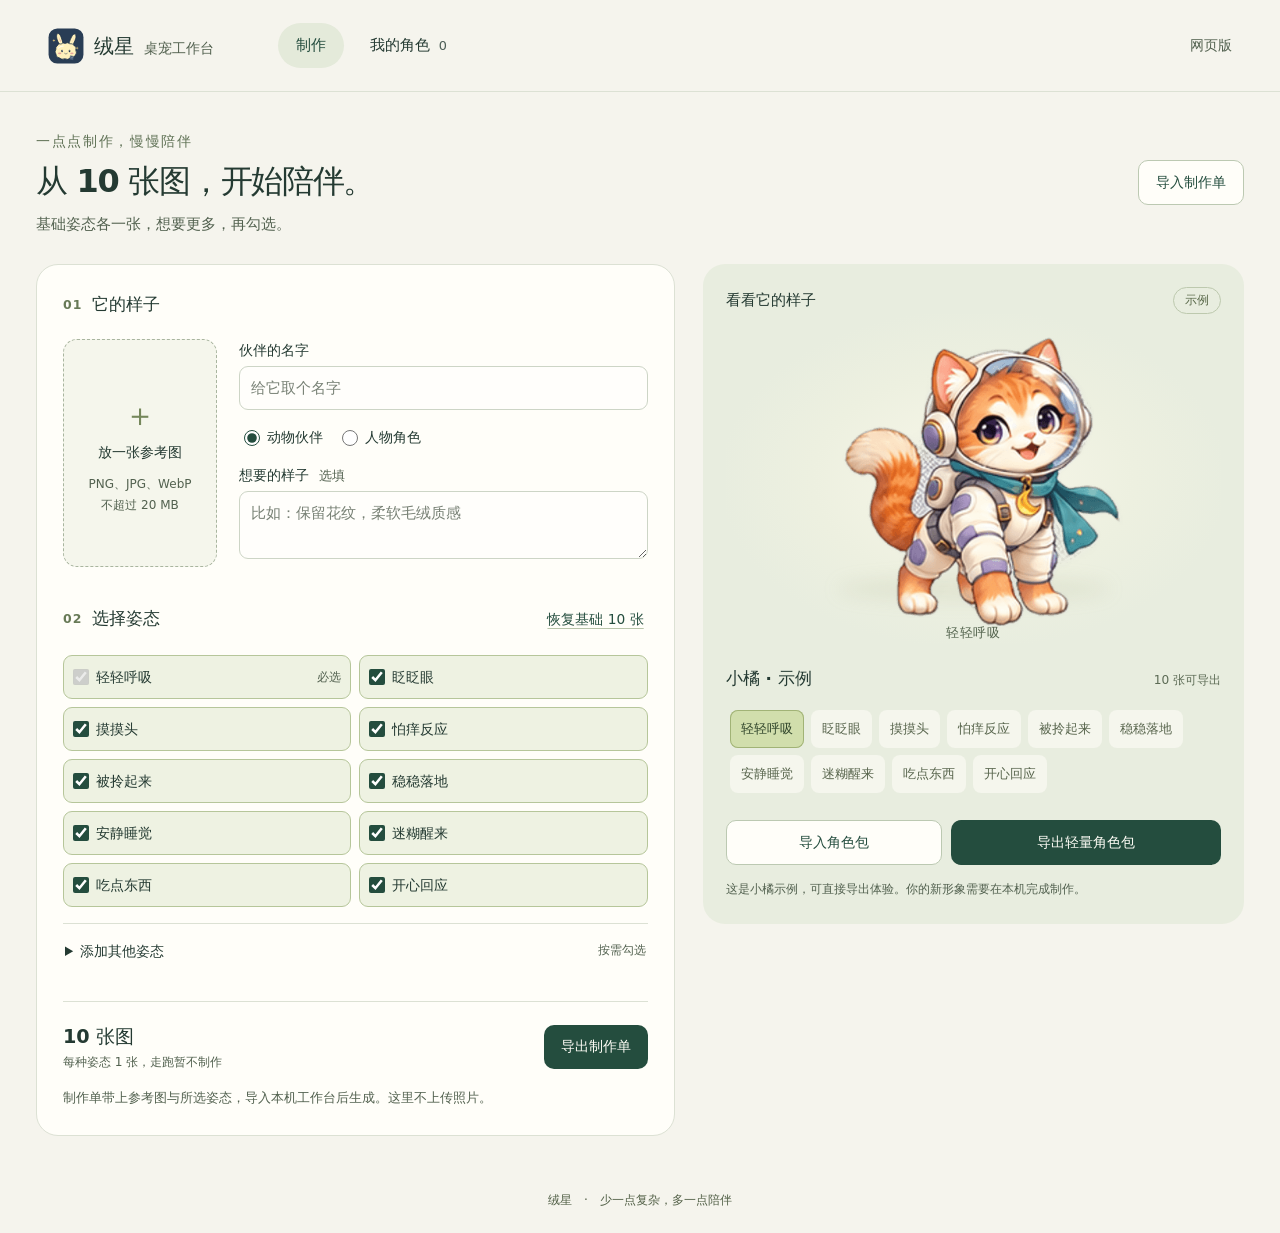
==== index.html @ d7dbcd48 "Publish lightweight pet studio as a standalone website" ====
<!doctype html>
<html lang="zh-CN">
<head>
<meta charset="utf-8"><meta name="viewport" content="width=device-width, initial-scale=1">
<meta name="theme-color" content="#f5f4ed"><meta name="description" content="绒星轻量桌宠工作台：10种基础姿态，按需增加。在线选择、预览与导出，本机完成新图制作。">
<meta http-equiv="Content-Security-Policy" content="default-src 'self'; img-src 'self' data: blob:; script-src 'self'; style-src 'self'; connect-src 'self'; object-src 'none'; base-uri 'none'">
<meta name="referrer" content="no-referrer">
<title>绒星 · 轻量桌宠工作台</title>
<meta name="luma-runtime" content="web">
<link rel="icon" href="./assets/icon.svg" type="image/svg+xml"><link rel="stylesheet" href="./style.css">
<script type="module" src="./app.js"></script>
</head>
<body>
<a class="skip-link" href="#main">跳到工作台</a>
<header class="site-header">
<a class="brand" href="#create" aria-label="绒星，回到制作台"><img src="./assets/icon.svg" alt="" width="36" height="36"><span>绒星<small>桌宠工作台</small></span></a>
<nav aria-label="主导航"><a href="#create" data-tab="create" aria-current="page">制作</a><a href="#library" data-tab="library">我的角色 <span id="library-count">0</span></a></nav>
<div class="header-end"><span id="mode-label">网页版</span><button id="settings-open" class="text-button" hidden>生成设置</button></div>
</header>
<main id="main">
<section id="create-page" aria-labelledby="create-title">
<div class="page-heading"><div><p class="eyebrow">一点点制作，慢慢陪伴</p><h1 id="create-title">从 10 张图，开始陪伴。</h1><p>基础姿态各一张，想要更多，再勾选。</p></div><button id="import-plan" class="secondary">导入制作单</button></div>
<div class="workbench">
<form id="create-form" class="editor">
<div class="section-label"><span>01</span><h2>它的样子</h2></div>
<div class="identity-fields">
<label id="reference-zone" class="upload-zone"><input id="reference-file" type="file" accept="image/png,image/jpeg,image/webp" aria-label="选择参考图"><img id="reference-preview" alt="已选择的参考图" hidden><span id="reference-hint"><b>＋</b><strong>放一张参考图</strong><small>PNG、JPG、WebP<br>不超过 20 MB</small></span></label>
<div class="identity-text"><label for="pet-name">伙伴的名字</label><input id="pet-name" maxlength="40" placeholder="给它取个名字" required autocomplete="off">
<fieldset class="kind-picker"><legend>角色类型</legend><label><input type="radio" name="kind" value="pet" checked>动物伙伴</label><label><input type="radio" name="kind" value="character">人物角色</label></fieldset>
<label for="pet-style">想要的样子 <span class="muted">选填</span></label><textarea id="pet-style" maxlength="300" rows="2" placeholder="比如：保留花纹，柔软毛绒质感"></textarea></div>
</div>
<div class="section-label pose-heading"><span>02</span><h2>选择姿态</h2><button id="reset-poses" class="text-button" type="button">恢复基础 10 张</button></div>
<div id="basic-poses" class="pose-options" role="group" aria-label="基础姿态"></div>
<details id="extra-poses"><summary>添加其他姿态 <span id="extra-count">按需勾选</span></summary><div id="optional-poses" class="pose-options" role="group" aria-label="可选姿态"></div></details>
<div class="make-footer"><div><strong id="selected-count">10 张图</strong><span>每种姿态 1 张，走跑暂不制作</span></div><button id="create-button" class="primary" type="submit">导出制作单</button></div>
<p id="creation-help" class="help">制作单带上参考图与所选姿态，导入本机工作台后生成。这里不上传照片。</p><p id="form-error" class="error" role="alert" hidden></p>
</form>
<aside class="preview-card" aria-labelledby="preview-title">
<div class="preview-heading"><h2 id="preview-title">看看它的样子</h2><span id="preview-badge" class="badge">示例</span></div>
<div id="stage" class="stage"><div class="stage-ground"></div><img id="pose-image" src="./assets/demo-idle.png" width="384" height="384" alt="小橘的基础姿态"><p id="pose-empty" hidden></p><span id="pose-label">轻轻呼吸</span></div>
<div class="preview-bottom"><strong id="active-pet-name">小橘 · 示例</strong><span id="preview-count">10 种基础姿态</span></div>
<div id="preview-poses" class="preview-poses" role="group" aria-label="预览姿态"></div>
<div class="preview-actions"><button id="import-pet" class="secondary">导入角色包</button><button id="export-pet" class="primary">导出轻量角色包</button></div>
<button id="show-desktop" class="text-button" hidden>邀请到桌面 ↗</button>
<button id="add-poses" class="text-button" hidden></button>
<p id="preview-help" class="help">预览是已有示例。你的新形象需要在本机完成制作。</p>
</aside>
</div>
<section id="jobs-section" class="jobs-section" aria-labelledby="jobs-title" hidden><h2 id="jobs-title">本机制作进度</h2><div id="jobs-list"></div></section>
</section>
<section id="library-page" aria-labelledby="library-title" hidden>
<div class="page-heading"><div><p class="eyebrow">让陪伴有个小小的家</p><h1 id="library-title">我的角色</h1><p id="library-help">保存在此浏览器。导出角色包，方便换电脑继续使用。</p></div><button id="library-import" class="primary">导入角色包</button></div>
<div id="library-grid" class="library-grid"></div>
<div id="library-empty" class="empty-state"><img src="./assets/demo-idle.png" alt="" width="160" height="160"><h2>给你的伙伴留个位置</h2><p>导入本机制作好的角色包，就能在这里预览和导出。</p><a class="secondary" href="#create">回到制作台</a></div>
</section>
</main>
<footer>绒星 <span>·</span> 少一点复杂，多一点陪伴</footer>
<input id="plan-file" type="file" accept=".json,application/json" hidden><input id="pet-file" type="file" accept=".zip,application/zip" hidden>
<dialog id="settings-dialog" aria-labelledby="settings-title"><form id="settings-form"><div class="dialog-heading"><h2 id="settings-title">本机生成设置</h2><button type="button" class="text-button" data-close="settings-dialog" aria-label="关闭设置">关闭</button></div>
<label for="provider-mode">生成方式</label><select id="provider-mode"><option value="codex">本机 Codex</option><option value="openai">图像 API</option><option value="unconfigured">暂不设置</option></select>
<div id="api-settings" hidden><label for="provider-model">模型</label><input id="provider-model" value="gpt-image-2"><label for="provider-base-url">API 地址</label><input id="provider-base-url" type="url" value="https://api.openai.com/v1"><label for="provider-key-env">密钥环境变量名称</label><input id="provider-key-env" value="OPENAI_API_KEY"><p class="help">密钥只在本机环境变量中配置，不在页面填写。</p></div>
<p id="provider-status" class="help"></p><p id="settings-error" class="error" role="alert" hidden></p><button class="primary" type="submit">保存设置</button></form></dialog>
<div id="toast" role="status" aria-live="polite" hidden></div>
</body></html>
---- style.css ----
:root{font-family:"Microsoft YaHei","PingFang SC",system-ui,sans-serif;color:#243a32;background:#f5f4ed;font-synthesis:none;line-height:1.6;--green:#244d3e;--muted:#52614f;--line:#dce1d4;--paper:#fffef9}*{box-sizing:border-box}body{margin:0}button,input,textarea,select{font:inherit}button,a,input,summary,textarea,select{-webkit-tap-highlight-color:transparent}button,a{touch-action:manipulation}button{cursor:pointer}button:disabled{cursor:wait;opacity:.55}a{color:inherit;text-decoration:none}img{max-width:100%}[hidden]{display:none!important}h1,h2,h3,p{margin:0}h1{font-size:clamp(1.7rem,2.5vw,2.35rem);line-height:1.4;letter-spacing:-.04em;font-weight:650}h2{font-size:1.08rem;font-weight:650}button:focus-visible,a:focus-visible,input:focus-visible,textarea:focus-visible,summary:focus-visible,select:focus-visible{outline:3px solid #b77621;outline-offset:4px}button{border:0}.site-header{height:92px;max-width:1400px;margin:auto;padding:0 48px;display:flex;align-items:center;gap:64px;border-bottom:1px solid var(--line)}.brand{display:flex;align-items:center;gap:10px;flex-shrink:0;font-size:1.25rem;font-weight:700}.brand span{display:flex;align-items:baseline;gap:10px}.brand small{font-size:.86rem;font-weight:400;color:var(--muted)}nav{display:flex;gap:8px}nav a{padding:10px 18px;white-space:nowrap;font-size:.94rem;border-radius:24px}nav a[aria-current=page]{background:#e4eada;color:var(--green);font-weight:650}#library-count{font-size:.8rem;opacity:.8;margin-left:4px}.header-end{margin-left:auto;display:flex;align-items:center;gap:12px;font-size:.86rem;color:var(--muted)}main{max-width:1276px;margin:auto;padding:38px 34px 32px;min-height:calc(100vh - 165px)}.page-heading{display:flex;align-items:center;justify-content:space-between;gap:20px;margin-bottom:28px}.eyebrow{font-size:.86rem;letter-spacing:.12em;color:#607256;margin-bottom:7px}.page-heading p:last-child{color:var(--muted);margin-top:8px;font-size:.94rem}.page-heading>button{flex-shrink:0}.workbench{display:grid;grid-template-columns:minmax(0,1.18fr) minmax(0,1fr);gap:28px;align-items:start}.editor{padding:26px;background:var(--paper);border:1px solid var(--line);border-radius:22px}.section-label{display:flex;align-items:center;gap:10px;margin-bottom:20px}.section-label>span{font-size:.78rem;color:#687a57;letter-spacing:.08em;font-weight:600}.identity-fields{display:grid;grid-template-columns:154px minmax(0,1fr);gap:22px}.upload-zone{position:relative;display:flex;align-items:center;justify-content:center;min-height:206px;border:1px dashed #a9b59f;border-radius:14px;background:#f5f6ec;text-align:center;cursor:pointer;overflow:hidden}.upload-zone:focus-within{outline:3px solid #b77621;outline-offset:4px}.upload-zone input{position:absolute;width:100%;height:100%;inset:0;opacity:0;cursor:pointer}.upload-zone img{width:100%;height:206px;object-fit:contain;padding:8px}.upload-zone b{font-size:2rem;font-weight:400;display:block;color:#75875b}.upload-zone strong{display:block;font-size:.9rem;font-weight:500}.upload-zone small{display:block;color:var(--muted);font-size:.75rem;line-height:1.7;margin-top:10px}.identity-text>label,dialog label{display:block;font-size:.86rem;margin-bottom:5px}.muted{color:var(--muted);font-weight:400;font-size:.8rem;margin-left:6px}input:not([type=file],[type=radio],[type=checkbox]),textarea,select{width:100%;border:1px solid #cdd5c6;border-radius:9px;background:#fffefb;padding:9px 11px;color:inherit;min-height:44px;font-size:.94rem}input::placeholder,textarea::placeholder{color:#788175}textarea{resize:vertical;min-height:68px}.kind-picker{border:0;padding:0;margin:11px 0;display:flex;flex-wrap:wrap;gap:6px 14px}.kind-picker legend{position:absolute;width:1px;height:1px;clip-path:inset(50%);overflow:hidden}.kind-picker label{font-size:.86rem;display:flex;align-items:center;gap:4px;min-height:32px}input[type=radio],input[type=checkbox]{accent-color:var(--green);width:16px;height:16px;flex-shrink:0}.pose-heading{margin-top:30px;margin-bottom:14px}.pose-heading button{margin-left:auto}.text-button{color:var(--green);background:transparent;padding:8px 4px;min-height:44px;font-size:.86rem;text-decoration:underline;text-decoration-color:#b8c4aa;text-underline-offset:4px}.text-button:hover{color:#132e20;text-decoration-color:currentColor}.pose-options{display:grid;grid-template-columns:repeat(2,minmax(0,1fr));gap:8px}.pose-option{display:flex;align-items:center;gap:7px;min-height:44px;padding:7px 9px;border:1px solid #e0e4d8;border-radius:9px;font-size:.86rem;cursor:pointer}.pose-option:has(input:checked){background:#eef2e2;border-color:#b6c69a}.pose-option small{color:var(--muted);margin-left:auto;font-size:.72rem;white-space:nowrap}.pose-option input{margin:0}details{margin-top:16px;border-top:1px solid var(--line);padding-top:2px}summary{padding:14px 2px;font-size:.9rem;cursor:pointer}summary span{float:right;color:var(--muted);font-size:.78rem}details[open] .pose-options{max-height:292px;overflow:auto;padding:3px 4px 5px 0;scrollbar-width:thin}.make-footer{display:flex;align-items:center;justify-content:space-between;gap:12px;margin-top:24px;padding-top:20px;border-top:1px solid var(--line)}.make-footer strong{display:block;font-size:1.2rem}.make-footer span{display:block;font-size:.76rem;color:var(--muted)}.primary,.secondary{min-height:44px;padding:10px 17px;border-radius:10px;font-size:.9rem;font-weight:600;text-align:center;display:inline-flex;align-items:center;justify-content:center}.primary{background:var(--green);color:#fffef7}.primary:hover{background:#163a2a}.secondary{background:#fffef9;border:1px solid #bcc9b2;color:var(--green)}.secondary:hover{background:#eef2e3}.help{color:var(--muted);font-size:.8rem;line-height:1.8;margin-top:14px}.error{color:#a23024;font-size:.86rem;background:#fff0e9;border-radius:8px;padding:10px;margin-top:12px;overflow-wrap:anywhere}.preview-card{border-radius:22px;padding:23px;background:#e8eddf;position:sticky;top:24px}.preview-heading{display:flex;align-items:center;justify-content:space-between}.preview-heading h2{font-size:.95rem}.badge{color:#586848;font-size:.76rem;padding:3px 11px;border:1px solid #bdc9ae;border-radius:20px}.stage{height:330px;display:flex;align-items:center;justify-content:center;position:relative;isolation:isolate;background:radial-gradient(ellipse at center,#f8f7e9 0,#edf0e0 46%,transparent 73%);overflow:hidden}.stage img{position:relative;width:300px;height:300px;object-fit:contain;max-width:95%;z-index:1}.stage-ground{position:absolute;width:55%;height:24px;border-radius:50%;background:#9ba77b25;bottom:43px;filter:blur(9px)}#pose-label{position:absolute;bottom:1px;font-size:.8rem;letter-spacing:.06em;color:#53634d}#pose-empty{max-width:220px;text-align:center;font-size:.94rem;color:#53634d}.preview-bottom{margin:22px 0 13px;display:flex;justify-content:space-between;gap:10px;align-items:baseline}.preview-bottom strong{font-size:1.04rem}.preview-bottom>span{font-size:.76rem;color:#5c6b55}.preview-poses{display:flex;flex-wrap:wrap;gap:7px;margin-bottom:23px;max-height:172px;overflow:auto;padding:4px}.preview-poses button{background:#f5f6ed;color:#58654d;padding:8px 11px;border-radius:8px;font-size:.8rem;min-height:38px}.preview-poses button[aria-pressed=true]{background:#d1deac;color:#30452b;box-shadow:inset 0 0 0 1px #a1b376}.preview-poses button[data-missing=true]{border:1px dashed #a9b59b;background:transparent}.preview-actions{display:grid;grid-template-columns:1fr 1.25fr;gap:9px}.preview-card .help{font-size:.76rem}.preview-card #show-desktop{display:block;margin:8px auto 0}.jobs-section{margin-top:30px}.jobs-section>h2{margin-bottom:12px}.job-row{border:1px solid var(--line);background:var(--paper);padding:15px 18px;border-radius:13px;display:flex;gap:20px;align-items:center;margin:9px 0}.job-info{flex:1;min-width:0}.job-info strong{font-size:.94rem}.job-info p{font-size:.8rem;color:var(--muted);overflow-wrap:anywhere}.job-info progress{width:100%;height:6px;accent-color:var(--green)}.job-row button{flex-shrink:0}.library-grid{display:grid;grid-template-columns:repeat(3,minmax(0,1fr));gap:22px}.pet-card{background:var(--paper);border:1px solid var(--line);border-radius:20px;padding:20px}.pet-card>img{width:100%;height:210px;object-fit:contain;background:#eff2e6;border-radius:13px}.pet-card h2{margin-top:15px;overflow-wrap:anywhere}.pet-card p{font-size:.86rem;color:var(--muted);margin:5px 0 16px}.pet-card .card-actions{display:flex;gap:10px;align-items:center;justify-content:space-between}.empty-state{text-align:center;padding:40px 16px 70px}.empty-state img{object-fit:contain}.empty-state h2{font-size:1.3rem;margin:12px 0}.empty-state p{color:var(--muted);font-size:.94rem;margin-bottom:22px}footer{padding:23px;text-align:center;font-size:.76rem;color:#526047}footer span{margin:0 8px}dialog{color:inherit;background:var(--paper);border:1px solid var(--line);border-radius:20px;padding:25px;width:440px;max-width:calc(100vw - 28px);max-height:calc(100vh - 32px);overflow:auto}dialog::backdrop{background:#17291b70}.dialog-heading{display:flex;justify-content:space-between;align-items:center;gap:14px;margin-bottom:20px}dialog label{margin-top:14px}dialog form>.primary{margin-top:20px;width:100%}#toast{position:fixed;bottom:26px;left:50%;transform:translateX(-50%);padding:12px 22px;background:#243b30;color:#fffef5;border-radius:12px;box-shadow:0 8px 30px #20372025;z-index:20;max-width:calc(100vw - 32px);width:max-content;font-size:.9rem}.skip-link{position:fixed;top:-80px;left:14px;background:var(--green);color:white;padding:12px;z-index:30}.skip-link:focus{top:8px}
@media(min-width:1400px){main{padding-top:46px}.stage{height:348px}.stage img{width:318px;height:318px}}@media(max-width:1000px){.site-header{padding:0 28px;gap:26px}.brand small{display:none}main{padding:30px 24px}.workbench{gap:18px;grid-template-columns:minmax(0,1.12fr) minmax(0,1fr)}.editor{padding:20px}.identity-fields{grid-template-columns:1fr;gap:15px}.upload-zone{min-height:130px}.upload-zone img{height:150px}.upload-zone small{margin-top:3px}.upload-zone b{font-size:1.4rem}.upload-zone small br{display:none}.preview-card{padding:18px}.stage{height:280px}.stage img{height:255px;width:255px}.preview-actions{grid-template-columns:1fr}.make-footer{align-items:stretch;flex-direction:column}.make-footer span{font-size:.8rem}.make-footer>div{display:flex;justify-content:space-between;align-items:center;gap:12px}.make-footer span{max-width:145px;text-align:right}.pose-option small{display:none}.pose-heading{gap:7px}.pose-heading button{font-size:.78rem}.library-grid{grid-template-columns:repeat(2,minmax(0,1fr))}}
@media(max-width:650px){.site-header{height:76px;padding:0 18px;gap:16px}.brand{font-size:1.12rem;gap:6px}.brand img{width:30px;height:30px}nav{gap:0}nav a{padding:9px 12px;font-size:.86rem}.header-end{display:none}.header-end:has(button:not([hidden])){display:flex}.header-end:has(button:not([hidden])) #mode-label{display:none}.header-end button{font-size:.76rem;padding:4px}.site-header:has(#settings-open:not([hidden])){gap:6px}.site-header:has(#settings-open:not([hidden])) nav a{padding:9px 7px}main{padding:27px 18px 18px}.page-heading{gap:14px;align-items:flex-start;flex-direction:column;margin-bottom:20px}.page-heading>button{padding:7px 12px;font-size:.8rem;min-height:38px}.eyebrow{font-size:.76rem}.page-heading p:last-child{font-size:.86rem}h1{font-size:1.75rem}.workbench{grid-template-columns:1fr;gap:20px}.editor{padding:19px 17px;border-radius:17px}.identity-fields{grid-template-columns:112px minmax(0,1fr);gap:14px}.upload-zone{min-height:206px}.upload-zone img{height:206px}.upload-zone strong{font-size:.8rem}.upload-zone small{font-size:.7rem;line-height:1.8;margin-top:9px}.upload-zone small br{display:block}.identity-text input,.identity-text textarea{font-size:.86rem}.kind-picker{gap:4px}.kind-picker label{font-size:.76rem}.pose-options{gap:7px}.pose-option{font-size:.8rem;padding:8px}.pose-heading{margin-top:24px}.preview-card{position:static;border-radius:17px;padding:20px}.preview-actions{grid-template-columns:1fr 1.25fr}.stage{height:300px}.stage img{width:280px;height:280px}.preview-bottom>span{font-size:.76rem}.preview-poses button{min-height:42px}.library-grid{grid-template-columns:1fr}.pet-card>img{height:250px}.job-row{gap:10px;padding:14px}.job-row button{font-size:.8rem;padding:8px}.help{font-size:.76rem}footer{font-size:.72rem}.make-footer>div{display:block}.make-footer span{max-width:none;text-align:left}.make-footer{flex-direction:row;align-items:center}.make-footer strong{font-size:1.1rem}.make-footer span{font-size:.7rem;max-width:148px}.make-footer .primary{padding:10px 13px;font-size:.86rem}}
@media(prefers-reduced-motion:no-preference){button,a{transition:background-color .15s,color .15s}#pose-image{animation:arrive .24s ease-out}@keyframes arrive{from{opacity:.4;transform:translateY(5px)}to{opacity:1;transform:translateY(0)}}}
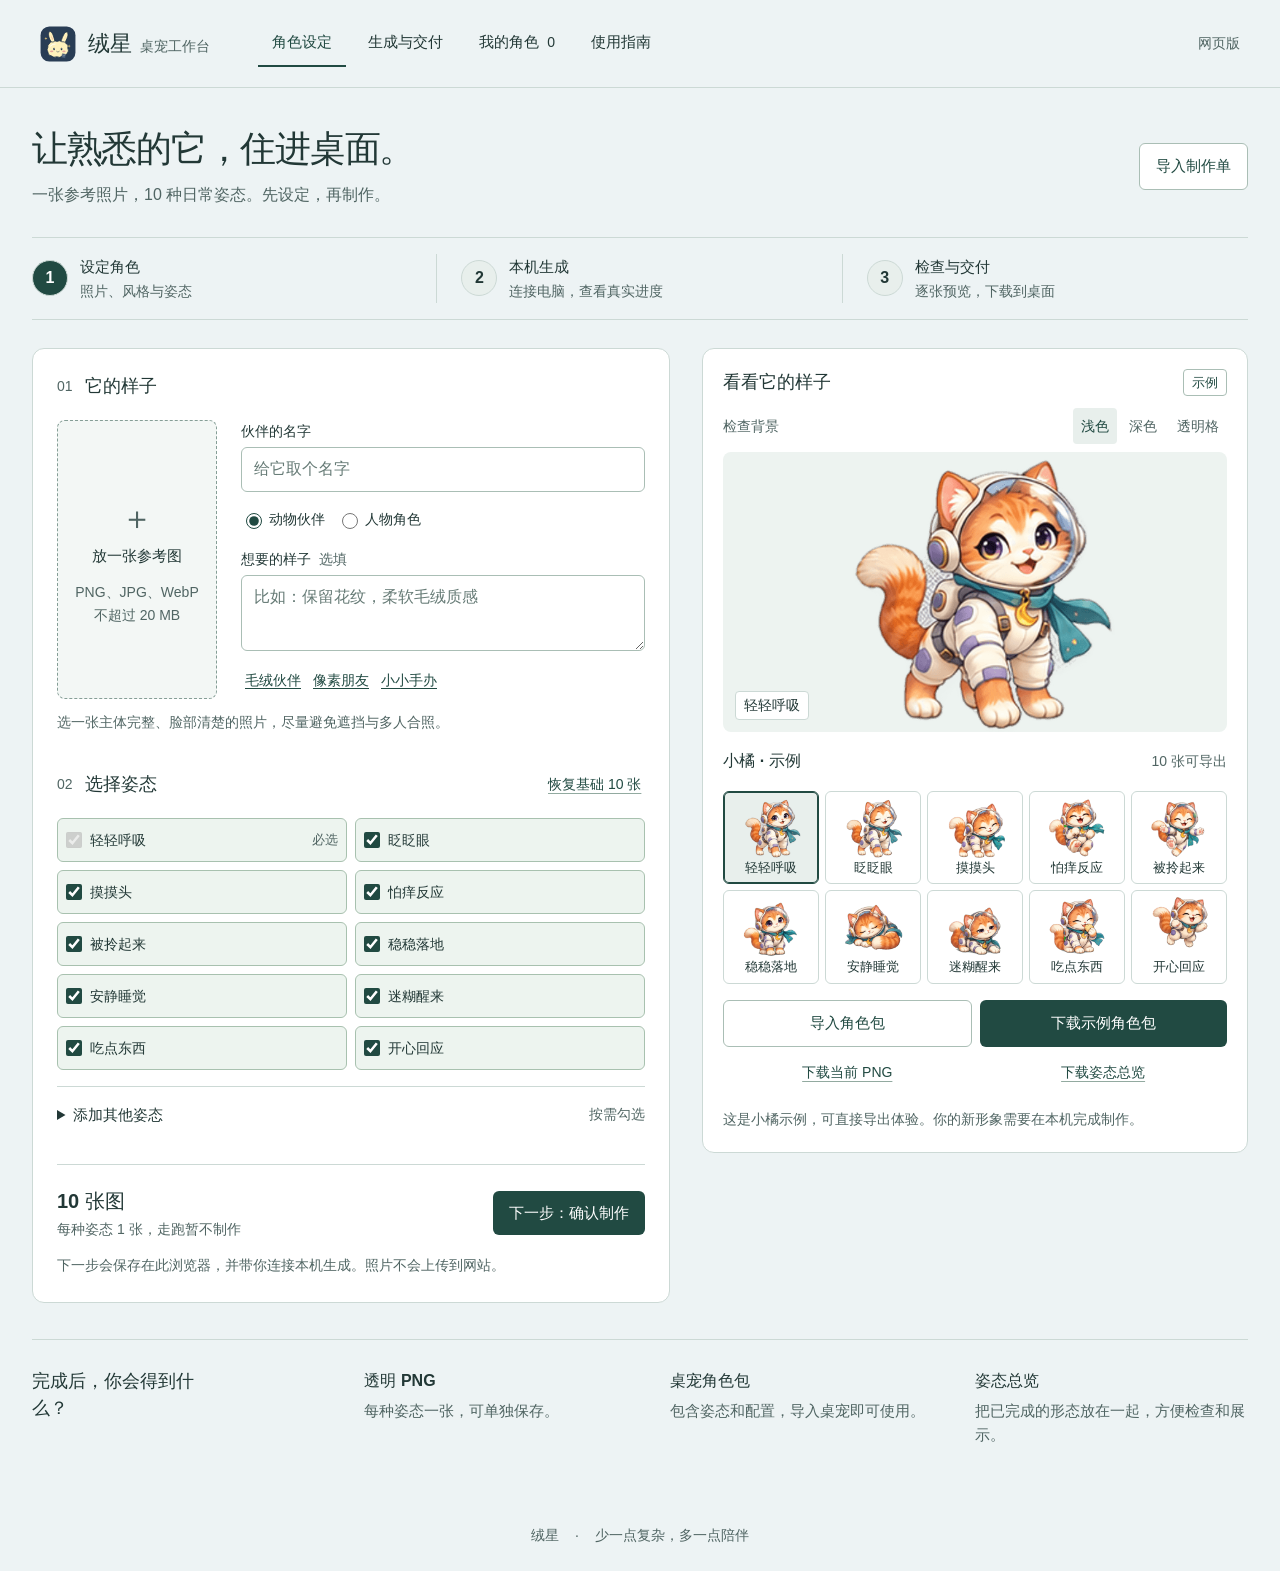
==== commit 491fb868: "Complete photo-to-pet workflow and guided delivery" ====
--- a/index.html
+++ b/index.html
@@ -2,7 +2,7 @@
 <html lang="zh-CN">
 <head>
 <meta charset="utf-8"><meta name="viewport" content="width=device-width, initial-scale=1">
-<meta name="theme-color" content="#f5f4ed"><meta name="description" content="绒星轻量桌宠工作台：10种基础姿态，按需增加。在线选择、预览与导出，本机完成新图制作。">
+<meta name="theme-color" content="#edf3f4"><meta name="description" content="把照片做成自己的桌面伙伴。默认10张姿态，网页设定、本机生成，逐张预览后带到桌面。">
 <meta http-equiv="Content-Security-Policy" content="default-src 'self'; img-src 'self' data: blob:; script-src 'self'; style-src 'self'; connect-src 'self'; object-src 'none'; base-uri 'none'">
 <meta name="referrer" content="no-referrer">
 <title>绒星 · 轻量桌宠工作台</title>
@@ -14,12 +14,13 @@
 <a class="skip-link" href="#main">跳到工作台</a>
 <header class="site-header">
 <a class="brand" href="#create" aria-label="绒星，回到制作台"><img src="./assets/icon.svg" alt="" width="36" height="36"><span>绒星<small>桌宠工作台</small></span></a>
-<nav aria-label="主导航"><a href="#create" data-tab="create" aria-current="page">制作</a><a href="#library" data-tab="library">我的角色 <span id="library-count">0</span></a></nav>
+<nav aria-label="主导航"><a href="#create" data-tab="create" aria-current="page">角色设定</a><a href="#make" data-tab="make">生成与交付</a><a href="#library" data-tab="library">我的角色 <span id="library-count">0</span></a><a href="#guide" data-tab="guide">使用指南</a></nav>
 <div class="header-end"><span id="mode-label">网页版</span><button id="settings-open" class="text-button" hidden>生成设置</button></div>
 </header>
 <main id="main">
 <section id="create-page" aria-labelledby="create-title">
-<div class="page-heading"><div><p class="eyebrow">一点点制作，慢慢陪伴</p><h1 id="create-title">从 10 张图，开始陪伴。</h1><p>基础姿态各一张，想要更多，再勾选。</p></div><button id="import-plan" class="secondary">导入制作单</button></div>
+<div class="page-heading"><div><h1 id="create-title">让熟悉的它，住进桌面。</h1><p>一张参考照片，10 种日常姿态。先设定，再制作。</p></div><button id="import-plan" class="secondary">导入制作单</button></div>
+<ol class="workflow-strip" aria-label="制作流程"><li aria-current="step"><span>1</span><div><strong>设定角色</strong><small>照片、风格与姿态</small></div></li><li><span>2</span><div><strong>本机生成</strong><small>连接电脑，查看真实进度</small></div></li><li><span>3</span><div><strong>检查与交付</strong><small>逐张预览，下载到桌面</small></div></li></ol>
 <div class="workbench">
 <form id="create-form" class="editor">
 <div class="section-label"><span>01</span><h2>它的样子</h2></div>
@@ -27,31 +28,52 @@
 <label id="reference-zone" class="upload-zone"><input id="reference-file" type="file" accept="image/png,image/jpeg,image/webp" aria-label="选择参考图"><img id="reference-preview" alt="已选择的参考图" hidden><span id="reference-hint"><b>＋</b><strong>放一张参考图</strong><small>PNG、JPG、WebP<br>不超过 20 MB</small></span></label>
 <div class="identity-text"><label for="pet-name">伙伴的名字</label><input id="pet-name" maxlength="40" placeholder="给它取个名字" required autocomplete="off">
 <fieldset class="kind-picker"><legend>角色类型</legend><label><input type="radio" name="kind" value="pet" checked>动物伙伴</label><label><input type="radio" name="kind" value="character">人物角色</label></fieldset>
-<label for="pet-style">想要的样子 <span class="muted">选填</span></label><textarea id="pet-style" maxlength="300" rows="2" placeholder="比如：保留花纹，柔软毛绒质感"></textarea></div>
+<label for="pet-style">想要的样子 <span class="muted">选填</span></label><textarea id="pet-style" maxlength="300" rows="2" placeholder="比如：保留花纹，柔软毛绒质感"></textarea><div class="style-suggestions" aria-label="风格建议"><button type="button" data-style="保留原图的颜色、花纹和配饰，柔软毛绒质感">毛绒伙伴</button><button type="button" data-style="保留原图的辨识特征，清晰的像素画风格">像素朋友</button><button type="button" data-style="保留原图的颜色和特征，圆润的手办质感">小小手办</button></div></div>
 </div>
+<p class="photo-tip">选一张主体完整、脸部清楚的照片，尽量避免遮挡与多人合照。</p>
 <div class="section-label pose-heading"><span>02</span><h2>选择姿态</h2><button id="reset-poses" class="text-button" type="button">恢复基础 10 张</button></div>
 <div id="basic-poses" class="pose-options" role="group" aria-label="基础姿态"></div>
 <details id="extra-poses"><summary>添加其他姿态 <span id="extra-count">按需勾选</span></summary><div id="optional-poses" class="pose-options" role="group" aria-label="可选姿态"></div></details>
-<div class="make-footer"><div><strong id="selected-count">10 张图</strong><span>每种姿态 1 张，走跑暂不制作</span></div><button id="create-button" class="primary" type="submit">导出制作单</button></div>
-<p id="creation-help" class="help">制作单带上参考图与所选姿态，导入本机工作台后生成。这里不上传照片。</p><p id="form-error" class="error" role="alert" hidden></p>
+<div class="make-footer"><div><strong id="selected-count">10 张图</strong><span>每种姿态 1 张，走跑暂不制作</span></div><button id="create-button" class="primary" type="submit">下一步：确认制作</button></div>
+<p id="creation-help" class="help">下一步会保存在此浏览器，并带你连接本机生成。照片不会上传到网站。</p><p id="form-error" class="error" role="alert" hidden></p>
 </form>
 <aside class="preview-card" aria-labelledby="preview-title">
 <div class="preview-heading"><h2 id="preview-title">看看它的样子</h2><span id="preview-badge" class="badge">示例</span></div>
+<div class="stage-tools" role="group" aria-label="预览背景"><span>检查背景</span><button data-background="light" aria-pressed="true">浅色</button><button data-background="dark" aria-pressed="false">深色</button><button data-background="clear" aria-pressed="false">透明格</button></div>
 <div id="stage" class="stage"><div class="stage-ground"></div><img id="pose-image" src="./assets/demo-idle.png" width="384" height="384" alt="小橘的基础姿态"><p id="pose-empty" hidden></p><span id="pose-label">轻轻呼吸</span></div>
 <div class="preview-bottom"><strong id="active-pet-name">小橘 · 示例</strong><span id="preview-count">10 种基础姿态</span></div>
 <div id="preview-poses" class="preview-poses" role="group" aria-label="预览姿态"></div>
 <div class="preview-actions"><button id="import-pet" class="secondary">导入角色包</button><button id="export-pet" class="primary">导出轻量角色包</button></div>
+<div class="preview-actions compact"><button id="export-image" class="text-button">下载当前 PNG</button><button id="export-sheet" class="text-button">下载姿态总览</button></div>
 <button id="show-desktop" class="text-button" hidden>邀请到桌面 ↗</button>
 <button id="add-poses" class="text-button" hidden></button>
 <p id="preview-help" class="help">预览是已有示例。你的新形象需要在本机完成制作。</p>
 </aside>
 </div>
-<section id="jobs-section" class="jobs-section" aria-labelledby="jobs-title" hidden><h2 id="jobs-title">本机制作进度</h2><div id="jobs-list"></div></section>
+<div class="delivery-note"><h2>完成后，你会得到什么？</h2><div><strong>透明 PNG</strong><p>每种姿态一张，可单独保存。</p></div><div><strong>桌宠角色包</strong><p>包含姿态和配置，导入桌宠即可使用。</p></div><div><strong>姿态总览</strong><p>把已完成的形态放在一起，方便检查和展示。</p></div></div>
+</section>
+<section id="make-page" aria-labelledby="make-title" hidden>
+<div class="page-heading"><div><h1 id="make-title">从照片，到你的伙伴。</h1><p>在这里接着制作，完成后取回全部姿态。</p></div><a class="secondary" href="#create">返回修改设定</a></div>
+<div id="make-empty" class="empty-state"><img src="./assets/demo-pat.png" alt="" width="160" height="160"><h2>先给伙伴一个模样</h2><p>放入照片并确认设定后，制作单和进度会出现在这里。</p><a href="#create" class="primary">去设定角色</a><button id="make-import-empty" class="secondary">导入已有制作单</button></div>
+<div id="make-content" hidden>
+<div class="make-layout"><aside class="order-summary"><img id="order-photo" alt="本次制作的参考图"><div><span class="badge">本次制作</span><h2 id="order-name"></h2><p id="order-kind"></p></div><p id="order-style"></p><dl><div><dt>姿态数量</dt><dd id="order-count"></dd></div><div><dt>成品格式</dt><dd>透明 PNG + 角色包</dd></div><div><dt>保存位置</dt><dd id="order-storage">此浏览器与本机</dd></div></dl><div id="order-poses" class="order-poses"></div><button id="download-plan" class="secondary">保存制作单备份</button><p class="help">制作单带有参考图。换电脑时导入即可继续，无需重新填写。</p></aside>
+<div class="production"><ol id="production-steps" class="production-steps"><li data-step="ready"><span>1</span><div><strong>资料准备好</strong><p>参考图、风格和所选姿态已保存在此浏览器。</p></div></li><li data-step="generate"><span>2</span><div><strong id="production-status">连接本机工作台</strong><p id="production-detail">打开电脑上的工作台，再把这份制作单送过去。</p><progress id="production-progress" aria-label="本次制作进度" hidden></progress></div></li><li data-step="result"><span>3</span><div><strong>取回成品</strong><p id="result-detail">制作完成后，角色包会回到此网页。可以逐张检查、下载或导入桌宠。</p></div></li></ol>
+<div id="local-setup" class="setup-panel"><h2>第一次使用？先打开本机工作台</h2><p>在 Windows 电脑上下载并完整解压，双击「打开角色工作台.cmd」。打开后回到本页连接。</p><a class="secondary client-download" href="https://github.com/yueYue999-arch/lumapet-web/releases/download/v1.6.0/LumaPet-1.6.0-win-x64.zip">下载 Windows 工作台 <small>约 196 MB</small></a><p class="help">生成需要这台电脑已登录 Codex CLI，或已配置图像 API。手机上可以准备制作单、预览和导出，生成时需使用电脑。</p></div>
+<div class="production-actions"><button id="connect-local" class="primary">连接本机并发送制作单</button><button id="local-start" class="primary" hidden>开始生成姿态</button><button id="flow-settings" class="secondary" hidden>设置生成服务</button><button id="result-open" class="primary" hidden>检查生成的角色</button><button id="result-import" class="secondary">导入已完成的角色包</button></div>
+<p id="connection-message" class="help" role="status"></p><p id="flow-error" class="error" role="alert" hidden></p>
+<details id="connection-help"><summary>连接不上，或想换一台电脑制作？</summary><ol class="plain-steps"><li>确认已完整解压新版工作台，并打开「打开角色工作台.cmd」。</li><li>允许本网站打开新标签页；保持这个网页和本机网页都开着。</li><li>也可以「保存制作单备份」，在本机点「导入制作单」。完成后导出 ZIP，回到这里导入。</li></ol><label for="local-address">本机工作台地址</label><input id="local-address" type="url" value="http://127.0.0.1:17654/" aria-describedby="local-address-help"><p id="local-address-help" class="help">通常无需修改；使用自定义端口时，填入本机工作台显示的地址。</p></details>
+</div></div>
+</div>
+<section id="jobs-section" class="jobs-section" aria-labelledby="jobs-title" hidden><h2 id="jobs-title">本机制作记录</h2><div id="jobs-list"></div></section>
 </section>
 <section id="library-page" aria-labelledby="library-title" hidden>
 <div class="page-heading"><div><p class="eyebrow">让陪伴有个小小的家</p><h1 id="library-title">我的角色</h1><p id="library-help">保存在此浏览器。导出角色包，方便换电脑继续使用。</p></div><button id="library-import" class="primary">导入角色包</button></div>
 <div id="library-grid" class="library-grid"></div>
 <div id="library-empty" class="empty-state"><img src="./assets/demo-idle.png" alt="" width="160" height="160"><h2>给你的伙伴留个位置</h2><p>导入本机制作好的角色包，就能在这里预览和导出。</p><a class="secondary" href="#create">回到制作台</a></div>
+</section>
+<section id="guide-page" aria-labelledby="guide-title" hidden><div class="page-heading"><div><h1 id="guide-title">带它回家的几件小事。</h1><p>从选照片到桌面陪伴，一次走清楚。</p></div><a href="#create" class="primary">开始设定角色</a></div>
+<div class="guide-layout"><article><h2>选图与风格</h2><p>使用单个主体、轮廓完整的照片。花纹、发型、衣服或配饰越清楚，越容易保留辨识特征。风格说明写你最想留下的特点即可。</p><h2>生成在哪里完成？</h2><p>网站负责设定、预览和导出。生成由你电脑上的工作台调用已配置的图像服务，照片会在开始生成时发送给该服务。网站不会借用此电脑的登录状态在云端生图。</p><h2>如何看进度？</h2><p>连接本机后，在打开的工作台确认并开始生成。回到「生成与交付」可看到实际步骤；出图期间没有虚假的倒计时。失败时保留制作要求，按错误提示修复后继续。</p><h2>到桌面后如何使用？</h2><p>生成完成，在本机点「邀请到桌面」。或先下载角色 ZIP，在桌宠工作台导入，再邀请到桌面。网页版的 PNG 和姿态总览也可以独立保存。</p></article><aside class="guide-aside"><img src="./assets/demo-sleep.png" alt="小橘的安静睡觉姿态" width="240" height="240"><h2>交付前，逐张看一眼</h2><ul><li>脸、花纹和配饰是否一致</li><li>深浅背景下是否有白边、缺角</li><li>每张姿态是否与名称相符</li><li>是否包含全部已选姿态</li></ul><p class="help">当前每种姿态是一张静态图，暂不制作走跑动画。</p></aside></div>
+<div class="faq"><h2>使用中常见的问题</h2><details><summary>为什么放了照片，右侧还是小橘？</summary><p>小橘用于演示输出效果。上传的照片是制作参考，真实的新形象会在本机生成完成后显示，不会用示例替代成品。</p></details><details><summary>我的资料会丢吗？</summary><p>确认制作后的资料与导入角色保存在当前浏览器。刷新可以继续；换设备不会自动同步。清除浏览器数据前，请保存制作单和角色 ZIP。</p></details><details><summary>连接断了，是否要重新生成？</summary><p>保持桌宠程序运行即可继续生成。重新连接时会读取同一任务的进度；已完成的角色仍在本机「我的角色」里，也可手动导出再导入网站。</p></details><details><summary>第一次生成需要什么？会产生费用吗？</summary><p>需要 Windows 工作台，以及本机可用的 Codex CLI 登录或图像 API。网站不收费；图像服务可能消耗你的订阅额度或 API 余额，以所选服务为准。</p></details><details><summary>还能增加其他姿态吗？</summary><p>可以。先打开已有角色，勾选额外姿态；在本机点击补充姿态，只生成尚未制作的部分。</p></details></div>
 </section>
 </main>
 <footer>绒星 <span>·</span> 少一点复杂，多一点陪伴</footer>
--- a/style.css
+++ b/style.css
@@ -1,5 +1,6 @@
-:root{font-family:"Microsoft YaHei","PingFang SC",system-ui,sans-serif;color:#243a32;background:#f5f4ed;font-synthesis:none;line-height:1.6;--green:#244d3e;--muted:#52614f;--line:#dce1d4;--paper:#fffef9}*{box-sizing:border-box}body{margin:0}button,input,textarea,select{font:inherit}button,a,input,summary,textarea,select{-webkit-tap-highlight-color:transparent}button,a{touch-action:manipulation}button{cursor:pointer}button:disabled{cursor:wait;opacity:.55}a{color:inherit;text-decoration:none}img{max-width:100%}[hidden]{display:none!important}h1,h2,h3,p{margin:0}h1{font-size:clamp(1.7rem,2.5vw,2.35rem);line-height:1.4;letter-spacing:-.04em;font-weight:650}h2{font-size:1.08rem;font-weight:650}button:focus-visible,a:focus-visible,input:focus-visible,textarea:focus-visible,summary:focus-visible,select:focus-visible{outline:3px solid #b77621;outline-offset:4px}button{border:0}.site-header{height:92px;max-width:1400px;margin:auto;padding:0 48px;display:flex;align-items:center;gap:64px;border-bottom:1px solid var(--line)}.brand{display:flex;align-items:center;gap:10px;flex-shrink:0;font-size:1.25rem;font-weight:700}.brand span{display:flex;align-items:baseline;gap:10px}.brand small{font-size:.86rem;font-weight:400;color:var(--muted)}nav{display:flex;gap:8px}nav a{padding:10px 18px;white-space:nowrap;font-size:.94rem;border-radius:24px}nav a[aria-current=page]{background:#e4eada;color:var(--green);font-weight:650}#library-count{font-size:.8rem;opacity:.8;margin-left:4px}.header-end{margin-left:auto;display:flex;align-items:center;gap:12px;font-size:.86rem;color:var(--muted)}main{max-width:1276px;margin:auto;padding:38px 34px 32px;min-height:calc(100vh - 165px)}.page-heading{display:flex;align-items:center;justify-content:space-between;gap:20px;margin-bottom:28px}.eyebrow{font-size:.86rem;letter-spacing:.12em;color:#607256;margin-bottom:7px}.page-heading p:last-child{color:var(--muted);margin-top:8px;font-size:.94rem}.page-heading>button{flex-shrink:0}.workbench{display:grid;grid-template-columns:minmax(0,1.18fr) minmax(0,1fr);gap:28px;align-items:start}.editor{padding:26px;background:var(--paper);border:1px solid var(--line);border-radius:22px}.section-label{display:flex;align-items:center;gap:10px;margin-bottom:20px}.section-label>span{font-size:.78rem;color:#687a57;letter-spacing:.08em;font-weight:600}.identity-fields{display:grid;grid-template-columns:154px minmax(0,1fr);gap:22px}.upload-zone{position:relative;display:flex;align-items:center;justify-content:center;min-height:206px;border:1px dashed #a9b59f;border-radius:14px;background:#f5f6ec;text-align:center;cursor:pointer;overflow:hidden}.upload-zone:focus-within{outline:3px solid #b77621;outline-offset:4px}.upload-zone input{position:absolute;width:100%;height:100%;inset:0;opacity:0;cursor:pointer}.upload-zone img{width:100%;height:206px;object-fit:contain;padding:8px}.upload-zone b{font-size:2rem;font-weight:400;display:block;color:#75875b}.upload-zone strong{display:block;font-size:.9rem;font-weight:500}.upload-zone small{display:block;color:var(--muted);font-size:.75rem;line-height:1.7;margin-top:10px}.identity-text>label,dialog label{display:block;font-size:.86rem;margin-bottom:5px}.muted{color:var(--muted);font-weight:400;font-size:.8rem;margin-left:6px}input:not([type=file],[type=radio],[type=checkbox]),textarea,select{width:100%;border:1px solid #cdd5c6;border-radius:9px;background:#fffefb;padding:9px 11px;color:inherit;min-height:44px;font-size:.94rem}input::placeholder,textarea::placeholder{color:#788175}textarea{resize:vertical;min-height:68px}.kind-picker{border:0;padding:0;margin:11px 0;display:flex;flex-wrap:wrap;gap:6px 14px}.kind-picker legend{position:absolute;width:1px;height:1px;clip-path:inset(50%);overflow:hidden}.kind-picker label{font-size:.86rem;display:flex;align-items:center;gap:4px;min-height:32px}input[type=radio],input[type=checkbox]{accent-color:var(--green);width:16px;height:16px;flex-shrink:0}.pose-heading{margin-top:30px;margin-bottom:14px}.pose-heading button{margin-left:auto}.text-button{color:var(--green);background:transparent;padding:8px 4px;min-height:44px;font-size:.86rem;text-decoration:underline;text-decoration-color:#b8c4aa;text-underline-offset:4px}.text-button:hover{color:#132e20;text-decoration-color:currentColor}.pose-options{display:grid;grid-template-columns:repeat(2,minmax(0,1fr));gap:8px}.pose-option{display:flex;align-items:center;gap:7px;min-height:44px;padding:7px 9px;border:1px solid #e0e4d8;border-radius:9px;font-size:.86rem;cursor:pointer}.pose-option:has(input:checked){background:#eef2e2;border-color:#b6c69a}.pose-option small{color:var(--muted);margin-left:auto;font-size:.72rem;white-space:nowrap}.pose-option input{margin:0}details{margin-top:16px;border-top:1px solid var(--line);padding-top:2px}summary{padding:14px 2px;font-size:.9rem;cursor:pointer}summary span{float:right;color:var(--muted);font-size:.78rem}details[open] .pose-options{max-height:292px;overflow:auto;padding:3px 4px 5px 0;scrollbar-width:thin}.make-footer{display:flex;align-items:center;justify-content:space-between;gap:12px;margin-top:24px;padding-top:20px;border-top:1px solid var(--line)}.make-footer strong{display:block;font-size:1.2rem}.make-footer span{display:block;font-size:.76rem;color:var(--muted)}.primary,.secondary{min-height:44px;padding:10px 17px;border-radius:10px;font-size:.9rem;font-weight:600;text-align:center;display:inline-flex;align-items:center;justify-content:center}.primary{background:var(--green);color:#fffef7}.primary:hover{background:#163a2a}.secondary{background:#fffef9;border:1px solid #bcc9b2;color:var(--green)}.secondary:hover{background:#eef2e3}.help{color:var(--muted);font-size:.8rem;line-height:1.8;margin-top:14px}.error{color:#a23024;font-size:.86rem;background:#fff0e9;border-radius:8px;padding:10px;margin-top:12px;overflow-wrap:anywhere}.preview-card{border-radius:22px;padding:23px;background:#e8eddf;position:sticky;top:24px}.preview-heading{display:flex;align-items:center;justify-content:space-between}.preview-heading h2{font-size:.95rem}.badge{color:#586848;font-size:.76rem;padding:3px 11px;border:1px solid #bdc9ae;border-radius:20px}.stage{height:330px;display:flex;align-items:center;justify-content:center;position:relative;isolation:isolate;background:radial-gradient(ellipse at center,#f8f7e9 0,#edf0e0 46%,transparent 73%);overflow:hidden}.stage img{position:relative;width:300px;height:300px;object-fit:contain;max-width:95%;z-index:1}.stage-ground{position:absolute;width:55%;height:24px;border-radius:50%;background:#9ba77b25;bottom:43px;filter:blur(9px)}#pose-label{position:absolute;bottom:1px;font-size:.8rem;letter-spacing:.06em;color:#53634d}#pose-empty{max-width:220px;text-align:center;font-size:.94rem;color:#53634d}.preview-bottom{margin:22px 0 13px;display:flex;justify-content:space-between;gap:10px;align-items:baseline}.preview-bottom strong{font-size:1.04rem}.preview-bottom>span{font-size:.76rem;color:#5c6b55}.preview-poses{display:flex;flex-wrap:wrap;gap:7px;margin-bottom:23px;max-height:172px;overflow:auto;padding:4px}.preview-poses button{background:#f5f6ed;color:#58654d;padding:8px 11px;border-radius:8px;font-size:.8rem;min-height:38px}.preview-poses button[aria-pressed=true]{background:#d1deac;color:#30452b;box-shadow:inset 0 0 0 1px #a1b376}.preview-poses button[data-missing=true]{border:1px dashed #a9b59b;background:transparent}.preview-actions{display:grid;grid-template-columns:1fr 1.25fr;gap:9px}.preview-card .help{font-size:.76rem}.preview-card #show-desktop{display:block;margin:8px auto 0}.jobs-section{margin-top:30px}.jobs-section>h2{margin-bottom:12px}.job-row{border:1px solid var(--line);background:var(--paper);padding:15px 18px;border-radius:13px;display:flex;gap:20px;align-items:center;margin:9px 0}.job-info{flex:1;min-width:0}.job-info strong{font-size:.94rem}.job-info p{font-size:.8rem;color:var(--muted);overflow-wrap:anywhere}.job-info progress{width:100%;height:6px;accent-color:var(--green)}.job-row button{flex-shrink:0}.library-grid{display:grid;grid-template-columns:repeat(3,minmax(0,1fr));gap:22px}.pet-card{background:var(--paper);border:1px solid var(--line);border-radius:20px;padding:20px}.pet-card>img{width:100%;height:210px;object-fit:contain;background:#eff2e6;border-radius:13px}.pet-card h2{margin-top:15px;overflow-wrap:anywhere}.pet-card p{font-size:.86rem;color:var(--muted);margin:5px 0 16px}.pet-card .card-actions{display:flex;gap:10px;align-items:center;justify-content:space-between}.empty-state{text-align:center;padding:40px 16px 70px}.empty-state img{object-fit:contain}.empty-state h2{font-size:1.3rem;margin:12px 0}.empty-state p{color:var(--muted);font-size:.94rem;margin-bottom:22px}footer{padding:23px;text-align:center;font-size:.76rem;color:#526047}footer span{margin:0 8px}dialog{color:inherit;background:var(--paper);border:1px solid var(--line);border-radius:20px;padding:25px;width:440px;max-width:calc(100vw - 28px);max-height:calc(100vh - 32px);overflow:auto}dialog::backdrop{background:#17291b70}.dialog-heading{display:flex;justify-content:space-between;align-items:center;gap:14px;margin-bottom:20px}dialog label{margin-top:14px}dialog form>.primary{margin-top:20px;width:100%}#toast{position:fixed;bottom:26px;left:50%;transform:translateX(-50%);padding:12px 22px;background:#243b30;color:#fffef5;border-radius:12px;box-shadow:0 8px 30px #20372025;z-index:20;max-width:calc(100vw - 32px);width:max-content;font-size:.9rem}.skip-link{position:fixed;top:-80px;left:14px;background:var(--green);color:white;padding:12px;z-index:30}.skip-link:focus{top:8px}
-@media(min-width:1400px){main{padding-top:46px}.stage{height:348px}.stage img{width:318px;height:318px}}@media(max-width:1000px){.site-header{padding:0 28px;gap:26px}.brand small{display:none}main{padding:30px 24px}.workbench{gap:18px;grid-template-columns:minmax(0,1.12fr) minmax(0,1fr)}.editor{padding:20px}.identity-fields{grid-template-columns:1fr;gap:15px}.upload-zone{min-height:130px}.upload-zone img{height:150px}.upload-zone small{margin-top:3px}.upload-zone b{font-size:1.4rem}.upload-zone small br{display:none}.preview-card{padding:18px}.stage{height:280px}.stage img{height:255px;width:255px}.preview-actions{grid-template-columns:1fr}.make-footer{align-items:stretch;flex-direction:column}.make-footer span{font-size:.8rem}.make-footer>div{display:flex;justify-content:space-between;align-items:center;gap:12px}.make-footer span{max-width:145px;text-align:right}.pose-option small{display:none}.pose-heading{gap:7px}.pose-heading button{font-size:.78rem}.library-grid{grid-template-columns:repeat(2,minmax(0,1fr))}}
-@media(max-width:650px){.site-header{height:76px;padding:0 18px;gap:16px}.brand{font-size:1.12rem;gap:6px}.brand img{width:30px;height:30px}nav{gap:0}nav a{padding:9px 12px;font-size:.86rem}.header-end{display:none}.header-end:has(button:not([hidden])){display:flex}.header-end:has(button:not([hidden])) #mode-label{display:none}.header-end button{font-size:.76rem;padding:4px}.site-header:has(#settings-open:not([hidden])){gap:6px}.site-header:has(#settings-open:not([hidden])) nav a{padding:9px 7px}main{padding:27px 18px 18px}.page-heading{gap:14px;align-items:flex-start;flex-direction:column;margin-bottom:20px}.page-heading>button{padding:7px 12px;font-size:.8rem;min-height:38px}.eyebrow{font-size:.76rem}.page-heading p:last-child{font-size:.86rem}h1{font-size:1.75rem}.workbench{grid-template-columns:1fr;gap:20px}.editor{padding:19px 17px;border-radius:17px}.identity-fields{grid-template-columns:112px minmax(0,1fr);gap:14px}.upload-zone{min-height:206px}.upload-zone img{height:206px}.upload-zone strong{font-size:.8rem}.upload-zone small{font-size:.7rem;line-height:1.8;margin-top:9px}.upload-zone small br{display:block}.identity-text input,.identity-text textarea{font-size:.86rem}.kind-picker{gap:4px}.kind-picker label{font-size:.76rem}.pose-options{gap:7px}.pose-option{font-size:.8rem;padding:8px}.pose-heading{margin-top:24px}.preview-card{position:static;border-radius:17px;padding:20px}.preview-actions{grid-template-columns:1fr 1.25fr}.stage{height:300px}.stage img{width:280px;height:280px}.preview-bottom>span{font-size:.76rem}.preview-poses button{min-height:42px}.library-grid{grid-template-columns:1fr}.pet-card>img{height:250px}.job-row{gap:10px;padding:14px}.job-row button{font-size:.8rem;padding:8px}.help{font-size:.76rem}footer{font-size:.72rem}.make-footer>div{display:block}.make-footer span{max-width:none;text-align:left}.make-footer{flex-direction:row;align-items:center}.make-footer strong{font-size:1.1rem}.make-footer span{font-size:.7rem;max-width:148px}.make-footer .primary{padding:10px 13px;font-size:.86rem}}
-@media(prefers-reduced-motion:no-preference){button,a{transition:background-color .15s,color .15s}#pose-image{animation:arrive .24s ease-out}@keyframes arrive{from{opacity:.4;transform:translateY(5px)}to{opacity:1;transform:translateY(0)}}}
-
+:root{--ink:#223836;--muted:#506563;--brand:#214a42;--brand-hover:#163c35;--base:#edf3f4;--paper:#fff;--soft:#e8efec;--line:#ccd9d5;--accent:#e4b963;--danger:#9b3028;font-family:"DengXian","Microsoft YaHei","PingFang SC",sans-serif;color:var(--ink);background:var(--base);font-synthesis:none;line-height:1.65}*{box-sizing:border-box}body{margin:0}button,input,textarea,select{font:inherit}button,a,input,summary,textarea,select{-webkit-tap-highlight-color:transparent}button,a{touch-action:manipulation}button{cursor:pointer;border:0}button:disabled{cursor:not-allowed;opacity:.55}a{color:inherit;text-decoration:none}img{max-width:100%}[hidden]{display:none!important}h1,h2,h3,p{margin:0}h1{font-size:clamp(1.65rem,2.8vw,2.25rem);font-weight:700;line-height:1.4;letter-spacing:-.035em}h2{font-size:1.125rem;line-height:1.5}h3{font-size:1rem}button:focus-visible,a:focus-visible,input:focus-visible,textarea:focus-visible,summary:focus-visible,select:focus-visible{outline:3px solid #946616;outline-offset:3px}.skip-link{position:fixed;top:12px;left:12px;transform:translateY(-180%);background:var(--brand);color:white;padding:12px 20px;z-index:20}.skip-link:focus{transform:none}.site-header{max-width:1440px;min-height:88px;margin:auto;padding:16px 40px;display:flex;align-items:center;gap:48px;border-bottom:1px solid var(--line)}.brand{display:flex;align-items:center;gap:12px;flex-shrink:0;font-size:1.35rem;font-weight:700}.brand span{display:flex;align-items:baseline;gap:8px}.brand small{font-size:.875rem;font-weight:400;color:var(--muted)}nav{display:flex;gap:8px;flex-wrap:wrap}nav a{padding:10px 14px;white-space:nowrap;font-size:.9375rem;border-bottom:2px solid transparent}nav a[aria-current=page]{border-color:var(--brand);color:var(--brand);font-weight:700}#library-count{font-size:.875rem;margin-left:4px}.header-end{margin-left:auto;display:flex;align-items:center;gap:8px;white-space:nowrap;font-size:.875rem;color:var(--muted)}main{max-width:1304px;margin:auto;padding:36px 32px 24px;min-height:calc(100vh - 168px)}.page-heading{display:flex;align-items:center;justify-content:space-between;gap:20px;margin-bottom:28px}.page-heading p{color:var(--muted);margin-top:8px;max-width:44em}.page-heading>button,.page-heading>a{flex-shrink:0}.eyebrow{font-size:.875rem;color:var(--muted);margin-bottom:8px}.workflow-strip{list-style:none;margin:0 0 28px;padding:16px 0;display:grid;grid-template-columns:repeat(3,1fr);border-top:1px solid var(--line);border-bottom:1px solid var(--line)}.workflow-strip li{display:flex;align-items:center;gap:12px;padding:0 24px;border-right:1px solid var(--line)}.workflow-strip li:first-child{padding-left:0}.workflow-strip li:last-child{border:0}.workflow-strip li>span{display:grid;place-items:center;background:var(--soft);border:1px solid var(--line);width:36px;height:36px;border-radius:50%;font-weight:700;flex-shrink:0}.workflow-strip li[aria-current]>span{background:var(--brand);color:white}.workflow-strip strong{font-size:.9375rem}.workflow-strip small{display:block;font-size:.875rem;color:var(--muted)}.workbench{display:grid;grid-template-columns:minmax(0,1.17fr) minmax(0,1fr);gap:32px;align-items:start}.editor{padding:24px;background:var(--paper);border:1px solid var(--line);border-radius:12px}.section-label{display:flex;align-items:center;gap:12px;margin-bottom:20px}.section-label>span{font-size:.875rem;color:var(--muted)}.identity-fields{display:grid;grid-template-columns:160px minmax(0,1fr);gap:24px}.upload-zone{position:relative;display:flex;align-items:center;justify-content:center;min-height:228px;border:1px dashed #859e96;border-radius:8px;background:#f3f7f5;text-align:center;cursor:pointer;overflow:hidden}.upload-zone:focus-within{outline:3px solid #946616;outline-offset:4px}.upload-zone input{position:absolute;width:100%;height:100%;inset:0;opacity:0;cursor:pointer}.upload-zone img{width:100%;height:228px;object-fit:contain;padding:8px}.upload-zone b{font-size:2rem;font-weight:400;display:block;color:var(--muted)}.upload-zone strong{display:block;font-size:.9375rem}.upload-zone small{display:block;color:var(--muted);font-size:.875rem;margin-top:12px}.identity-text>label,dialog label,#connection-help>label{display:block;font-size:.875rem;margin-bottom:4px}.muted{color:var(--muted);font-weight:400;font-size:.875rem;margin-left:4px}input:not([type=file],[type=radio],[type=checkbox]),textarea,select{width:100%;border:1px solid #aabeb5;border-radius:6px;background:var(--paper);padding:8px 12px;color:inherit;min-height:44px;font-size:1rem}input::placeholder,textarea::placeholder{color:#667b76}textarea{resize:vertical;min-height:76px}.kind-picker{border:0;padding:0;margin:12px 0;display:flex;flex-wrap:wrap;gap:4px 12px}.kind-picker legend{position:absolute;width:1px;height:1px;clip-path:inset(50%);overflow:hidden}.kind-picker label{font-size:.875rem;display:flex;align-items:center;gap:4px;min-height:32px}input[type=radio],input[type=checkbox]{accent-color:var(--brand);width:16px;height:16px;flex-shrink:0}.style-suggestions{display:flex;flex-wrap:wrap;gap:4px;margin-top:4px}.style-suggestions button{background:transparent;color:var(--brand);font-size:.875rem;text-decoration:underline;text-underline-offset:3px;min-height:36px;padding:4px}.photo-tip{font-size:.875rem;color:var(--muted);margin-top:12px}.pose-heading{margin-top:28px;margin-bottom:12px}.pose-heading button{margin-left:auto}.text-button{color:var(--brand);background:transparent;padding:8px 4px;min-height:44px;font-size:.875rem;text-decoration:underline;text-decoration-color:#92aaa0;text-underline-offset:4px}.text-button:hover{color:var(--brand-hover);text-decoration-color:currentColor}.pose-options{display:grid;grid-template-columns:repeat(2,minmax(0,1fr));gap:8px}.pose-option{display:flex;align-items:center;gap:8px;min-height:44px;padding:8px;border:1px solid var(--line);border-radius:6px;font-size:.875rem;cursor:pointer}.pose-option:has(input:checked){background:#edf4ef;border-color:#a8c1af}.pose-option small{color:var(--muted);margin-left:auto;font-size:.8125rem;white-space:nowrap}.pose-option input{margin:0}details{margin-top:16px;border-top:1px solid var(--line);padding-top:4px}summary{padding:12px 0;font-size:.9375rem;cursor:pointer;min-height:44px}summary span{float:right;color:var(--muted);font-size:.875rem}details[open] .pose-options{max-height:300px;overflow:auto;padding:4px;scrollbar-width:thin}.make-footer{display:flex;align-items:center;justify-content:space-between;gap:12px;margin-top:24px;padding-top:20px;border-top:1px solid var(--line)}.make-footer strong{display:block;font-size:1.25rem}.make-footer span{display:block;font-size:.875rem;color:var(--muted)}.primary,.secondary{min-height:44px;padding:10px 16px;border-radius:6px;font-size:.9375rem;font-weight:600;text-align:center;display:inline-flex;align-items:center;justify-content:center;gap:8px}.primary{background:var(--brand);color:white}.primary:hover{background:var(--brand-hover)}.secondary{background:var(--paper);border:1px solid #aabeb5;color:var(--brand)}.secondary:hover{background:var(--soft)}.help{color:var(--muted);font-size:.875rem;line-height:1.8;margin-top:12px;overflow-wrap:anywhere}.error{color:var(--danger);font-size:.9375rem;background:#fff0eb;border-left:3px solid var(--danger);padding:12px;margin-top:12px;overflow-wrap:anywhere}.preview-card{min-width:0;background:var(--paper);border:1px solid var(--line);border-radius:12px;overflow:hidden;padding:20px}.preview-heading,.preview-bottom{display:flex;align-items:center;justify-content:space-between;gap:12px}.badge{font-size:.8125rem;border:1px solid #aabeb5;color:var(--brand);padding:2px 8px;border-radius:4px;white-space:nowrap}.stage-tools{display:flex;align-items:center;gap:4px;margin:12px 0 8px;font-size:.875rem}.stage-tools>span{color:var(--muted);margin-right:auto}.stage-tools button{background:transparent;color:var(--muted);padding:4px 8px;min-height:36px;border-radius:4px}.stage-tools button[aria-pressed=true]{background:var(--soft);color:var(--brand);font-weight:700}.stage{position:relative;min-height:280px;display:flex;align-items:center;justify-content:center;background:#edf3f0;border-radius:8px;isolation:isolate}.stage img{position:relative;width:280px;height:280px;object-fit:contain;max-width:90%}.stage[data-background=dark]{background:#273938}.stage[data-background=clear]{background-color:#fff;background-image:conic-gradient(#dde5e2 25%,transparent 0 50%,#dde5e2 0 75%,transparent 0);background-size:24px 24px}.stage-ground{display:none}#pose-label{position:absolute;bottom:12px;left:12px;background:white;color:var(--ink);border:1px solid var(--line);padding:2px 8px;border-radius:4px;font-size:.875rem}#pose-empty{padding:32px;color:var(--muted);max-width:24em;text-align:center;background:var(--paper)}.preview-bottom{margin:16px 0}.preview-bottom strong{font-size:1rem}.preview-bottom>span{color:var(--muted);font-size:.875rem;text-align:right}.preview-poses{display:grid;grid-template-columns:repeat(5,minmax(0,1fr));gap:6px}.preview-poses button{display:flex;align-items:center;justify-content:center;flex-direction:column;min-height:44px;padding:6px 2px;background:var(--paper);border:1px solid var(--line);border-radius:6px;color:var(--ink);font-size:.8125rem;line-height:1.5;overflow-wrap:anywhere}.preview-poses img{width:60px;height:60px;object-fit:contain}.preview-poses button[aria-pressed=true]{border-color:var(--brand);background:var(--soft);box-shadow:inset 0 0 0 1px var(--brand)}.preview-poses button[data-missing=true]{border-style:dashed;color:var(--muted)}.preview-actions{display:flex;flex-wrap:wrap;gap:8px;margin-top:16px}.preview-actions>*{flex:1}.preview-actions.compact{margin-top:4px}.delivery-note{display:grid;grid-template-columns:1.1fr repeat(3,1fr);gap:32px;border-top:1px solid var(--line);padding:28px 0;margin-top:36px}.delivery-note h2{max-width:10em}.delivery-note p{font-size:.9375rem;color:var(--muted);margin-top:4px}.make-layout{display:grid;grid-template-columns:320px minmax(0,1fr);gap:48px;align-items:start}.order-summary{background:var(--paper);padding:24px;border:1px solid var(--line);border-radius:12px}.order-summary>img{display:block;width:100%;height:224px;object-fit:contain;background:var(--soft);margin-bottom:16px;border-radius:8px}.order-summary h2{font-size:1.4rem;margin-top:4px;overflow-wrap:anywhere}.order-summary>p{margin-top:12px}.order-summary dl{margin:20px 0}.order-summary dl>div{display:flex;justify-content:space-between;gap:8px;font-size:.875rem;padding:8px 0;border-bottom:1px solid var(--line)}.order-summary dt{color:var(--muted)}.order-summary dd{margin:0;text-align:right}.order-poses{font-size:.875rem;color:var(--muted);margin-bottom:16px;line-height:1.9}.order-summary>button{width:100%}.production-steps{list-style:none;padding:0;margin:0 0 24px}.production-steps li{display:flex;gap:20px;position:relative;padding-bottom:28px;min-height:104px}.production-steps li:last-child{padding-bottom:0;min-height:auto}.production-steps li:not(:last-child):before{content:"";position:absolute;top:40px;bottom:0;left:19px;border-left:2px solid var(--line)}.production-steps li>span{width:40px;height:40px;display:grid;place-items:center;border:1px solid var(--line);border-radius:50%;flex-shrink:0;font-weight:700;background:var(--paper)}.production-steps li[data-state=done]>span{background:var(--brand);color:white;border-color:var(--brand)}.production-steps li[data-state=active]>span{border:2px solid var(--brand);background:var(--accent)}.production-steps strong{font-size:1.125rem}.production-steps p{color:var(--muted);margin-top:6px;max-width:42em;overflow-wrap:anywhere}.setup-panel{padding:24px;background:var(--paper);border-left:4px solid var(--brand);border-radius:0 8px 8px 0}.setup-panel>p{margin-top:8px}.client-download{margin-top:16px}.client-download small{font-size:.875rem;font-weight:400}.production-actions{display:flex;flex-wrap:wrap;gap:12px;margin-top:24px}.production-actions>button{min-height:48px}.plain-steps{padding-left:24px;color:var(--muted);font-size:.9375rem}.plain-steps li{margin:8px 0}#connection-help input{max-width:360px}progress{display:block;margin-top:12px;accent-color:var(--brand);width:100%;height:8px}.jobs-section{margin-top:36px;padding-top:24px;border-top:1px solid var(--line)}.jobs-section>h2{margin-bottom:16px}.job-row{display:flex;justify-content:space-between;align-items:center;gap:20px;padding:16px 0;border-bottom:1px solid var(--line)}.job-info{min-width:0;flex:1}.job-info p{font-size:.9375rem;color:var(--muted);overflow-wrap:anywhere}.job-row>button{flex-shrink:0}.library-grid{display:grid;grid-template-columns:repeat(3,minmax(0,1fr));gap:24px}.pet-card{background:var(--paper);border:1px solid var(--line);border-radius:12px;padding:20px;min-width:0}.pet-card>img{display:block;margin:auto;width:100%;height:240px;object-fit:contain;background:var(--soft);border-radius:8px}.pet-card h2{margin-top:12px;overflow-wrap:anywhere}.pet-card p{color:var(--muted);font-size:.9375rem;margin-top:4px}.card-actions{display:flex;flex-wrap:wrap;gap:8px;margin-top:16px}.empty-state{text-align:center;padding:48px 16px}.empty-state img{display:block;margin:0 auto 16px}.empty-state p{color:var(--muted);margin:12px auto 24px;max-width:34em}.empty-state a,.empty-state button{margin:4px}.guide-layout{display:grid;grid-template-columns:minmax(0,1fr) 320px;gap:64px;align-items:start}.guide-layout article{max-width:44em}.guide-layout article h2{margin:28px 0 8px}.guide-layout article h2:first-child{margin-top:0}.guide-layout article p{color:var(--muted);line-height:1.9}.guide-aside{background:var(--paper);padding:24px;border:1px solid var(--line);border-radius:12px}.guide-aside img{display:block;margin:auto}.guide-aside ul{padding-left:20px;color:var(--muted)}.guide-aside li{margin:8px 0}.faq{max-width:52em;margin-top:40px}.faq details{margin-top:8px}.faq details p{color:var(--muted);margin-bottom:16px}.faq>h2{margin-bottom:16px}footer{text-align:center;padding:24px;color:var(--muted);font-size:.875rem}footer span{margin:0 12px}dialog{border:1px solid var(--line);border-radius:12px;padding:28px;width:min(520px,calc(100% - 32px));color:var(--ink);background:var(--paper);max-height:calc(100dvh - 48px);overflow:auto}dialog::backdrop{background:#132c2a70}.dialog-heading{display:flex;align-items:center;justify-content:space-between;gap:12px;margin-bottom:16px}dialog label{margin-top:12px}dialog form>.primary{width:100%;margin-top:20px}#toast{position:fixed;bottom:24px;left:50%;transform:translateX(-50%);background:var(--brand);color:white;padding:12px 20px;border-radius:8px;max-width:calc(100% - 32px);width:max-content;z-index:30;font-size:.9375rem;box-shadow:0 4px 16px #173c3420}
+@media(min-width:1100px){.preview-card{position:sticky;top:20px}}
+@media(max-width:1100px){.site-header{gap:24px;padding:16px 24px;flex-wrap:wrap}.brand small{display:none}.workbench{gap:20px}.identity-fields{grid-template-columns:128px minmax(0,1fr);gap:16px}.editor{padding:20px}.make-layout{gap:28px;grid-template-columns:280px minmax(0,1fr)}.preview-poses{grid-template-columns:repeat(3,minmax(0,1fr))}.preview-poses img{height:48px}.delivery-note{gap:20px}.header-end{font-size:.8125rem}.guide-layout{gap:32px}}
+@media(max-width:850px){.site-header{gap:12px;display:grid;grid-template-columns:1fr auto}.site-header nav{grid-row:2;grid-column:1/-1;gap:4px}.site-header nav a{padding:8px 12px}.header-end{grid-column:2;grid-row:1}main{padding:28px 24px 16px}.workflow-strip li{padding:0 12px;gap:8px}.workflow-strip small{font-size:.8125rem}.workbench{grid-template-columns:1fr}.identity-fields{grid-template-columns:180px minmax(0,1fr);gap:24px}.preview-card{position:static}.stage{min-height:320px}.stage img{width:320px;height:320px}.preview-poses{grid-template-columns:repeat(5,minmax(0,1fr))}.preview-poses img{height:64px}.delivery-note{grid-template-columns:repeat(3,1fr)}.delivery-note h2{grid-column:1/-1;max-width:none}.make-layout{grid-template-columns:1fr}.order-summary{display:grid;grid-template-columns:132px minmax(0,1fr);gap:12px 20px}.order-summary>img{height:132px;grid-row:1/3;margin:0}.order-summary>p{margin:0}.order-summary dl{grid-column:1/-1;margin:4px 0}.order-summary .order-poses,.order-summary>button,.order-summary>.help{grid-column:1/-1}.order-summary .order-poses{margin:0}.library-grid{grid-template-columns:repeat(2,minmax(0,1fr))}.guide-layout{grid-template-columns:1fr}.guide-aside{max-width:480px}.guide-aside img{width:160px;height:160px}}
+@media(max-width:520px){.site-header{padding:12px 16px}.site-header nav{justify-content:space-between}.site-header nav a{padding:8px 4px;font-size:.875rem}.brand{font-size:1.2rem}.brand img{width:32px;height:32px}.header-end{gap:4px}main{padding:24px 16px 12px}.page-heading{align-items:flex-start;gap:12px;flex-wrap:wrap;margin-bottom:20px}.page-heading p{font-size:.9375rem}.page-heading>.secondary{padding:6px 12px}.workflow-strip{padding:12px 0;margin-bottom:20px}.workflow-strip li{padding:0 8px;flex-direction:column;align-items:flex-start;gap:4px}.workflow-strip li>span{width:28px;height:28px;font-size:.875rem}.workflow-strip small{display:none}.workflow-strip strong{font-size:.8125rem}.editor{padding:16px}.section-label{gap:8px;margin-bottom:16px}.identity-fields{grid-template-columns:100px minmax(0,1fr);gap:12px}.upload-zone{min-height:236px}.upload-zone img{height:236px;padding:4px}.upload-zone strong{font-size:.875rem}.upload-zone small{font-size:.8125rem}.kind-picker{gap:4px}.kind-picker label{font-size:.8125rem}.identity-text>label{font-size:.875rem}.style-suggestions{gap:0}.style-suggestions button{font-size:.8125rem}.pose-heading{flex-wrap:wrap;margin-top:24px}.pose-heading button{font-size:.8125rem}.pose-option{padding:8px 6px;gap:6px;font-size:.8125rem}.pose-option small{font-size:.75rem}.make-footer{align-items:stretch;flex-direction:column}.make-footer>div{display:flex;align-items:center;justify-content:space-between;gap:12px}.make-footer span{font-size:.8125rem;max-width:13em}.preview-card{padding:16px}.stage{min-height:268px}.stage img{height:268px;width:268px}.preview-poses{gap:4px}.preview-poses button{font-size:.75rem}.preview-poses img{height:48px}.preview-bottom{gap:8px}.preview-bottom>span{font-size:.8125rem}.preview-actions{gap:6px}.preview-actions>.primary,.preview-actions>.secondary{font-size:.875rem;padding:10px 8px}.delivery-note{grid-template-columns:1fr;gap:16px;margin-top:24px;padding-top:24px}.delivery-note h2{margin-bottom:4px}.delivery-note>div{display:grid;grid-template-columns:104px minmax(0,1fr);gap:12px}.delivery-note p{margin:0;font-size:.875rem}.make-layout{gap:24px}.order-summary{padding:16px;grid-template-columns:100px minmax(0,1fr);gap:12px}.order-summary>img{height:132px}.production-steps li{gap:12px;padding-bottom:24px}.production-steps p{font-size:.9375rem}.setup-panel{padding:20px}.production-actions>button{width:100%}.client-download{flex-wrap:wrap}.job-row{align-items:flex-start;gap:8px}.job-row button{padding:8px 12px;font-size:.875rem}.library-grid{grid-template-columns:1fr}.pet-card>img{height:220px}.guide-layout{gap:24px}.order-summary dl>div{font-size:.8125rem}.empty-state{padding:24px 0}}
+@media(prefers-reduced-motion:reduce){*,*:before,*:after{scroll-behavior:auto!important;animation:none!important;transition:none!important}}
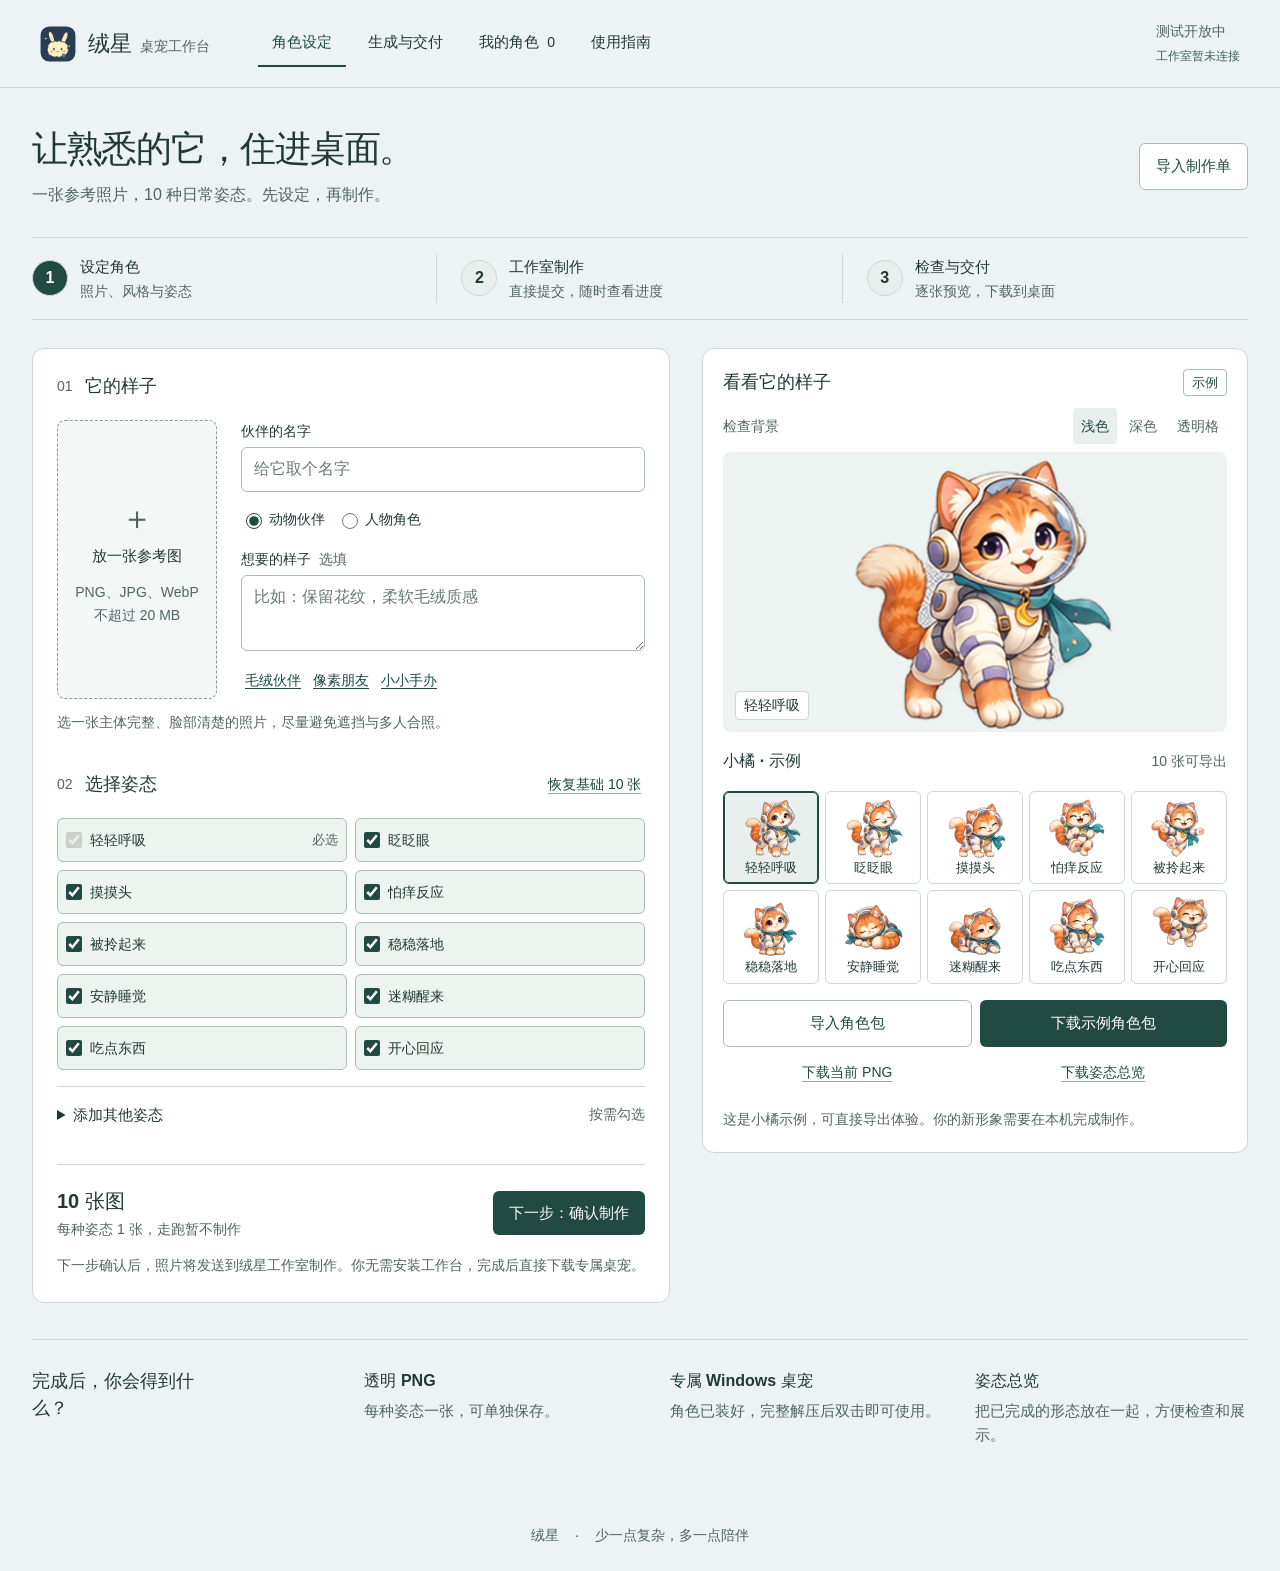
==== commit 1bed3d3b: "Let visitors submit photos and collect portable personalized pets" ====
--- a/index.html
+++ b/index.html
@@ -2,8 +2,8 @@
 <html lang="zh-CN">
 <head>
 <meta charset="utf-8"><meta name="viewport" content="width=device-width, initial-scale=1">
-<meta name="theme-color" content="#edf3f4"><meta name="description" content="把照片做成自己的桌面伙伴。默认10张姿态，网页设定、本机生成，逐张预览后带到桌面。">
-<meta http-equiv="Content-Security-Policy" content="default-src 'self'; img-src 'self' data: blob:; script-src 'self'; style-src 'self'; connect-src 'self'; object-src 'none'; base-uri 'none'">
+<meta name="theme-color" content="#edf3f4"><meta name="description" content="把照片做成自己的桌面伙伴。默认10张姿态，网页提交、工作室制作，逐张预览后带到桌面。">
+<meta http-equiv="Content-Security-Policy" content="default-src 'self'; img-src 'self' data: blob:; script-src 'self'; style-src 'self'; connect-src 'self' https://lumapet-studio.zhangyue9169.chatgpt.site; object-src 'none'; base-uri 'none'">
 <meta name="referrer" content="no-referrer">
 <title>绒星 · 轻量桌宠工作台</title>
 <meta name="luma-runtime" content="web">
@@ -15,12 +15,12 @@
 <header class="site-header">
 <a class="brand" href="#create" aria-label="绒星，回到制作台"><img src="./assets/icon.svg" alt="" width="36" height="36"><span>绒星<small>桌宠工作台</small></span></a>
 <nav aria-label="主导航"><a href="#create" data-tab="create" aria-current="page">角色设定</a><a href="#make" data-tab="make">生成与交付</a><a href="#library" data-tab="library">我的角色 <span id="library-count">0</span></a><a href="#guide" data-tab="guide">使用指南</a></nav>
-<div class="header-end"><span id="mode-label">网页版</span><button id="settings-open" class="text-button" hidden>生成设置</button></div>
+<div class="header-end"><span id="mode-label">测试开放中<small id="service-status" role="status">正在连接工作室</small></span><button id="settings-open" class="text-button" hidden>生成设置</button></div>
 </header>
 <main id="main">
 <section id="create-page" aria-labelledby="create-title">
 <div class="page-heading"><div><h1 id="create-title">让熟悉的它，住进桌面。</h1><p>一张参考照片，10 种日常姿态。先设定，再制作。</p></div><button id="import-plan" class="secondary">导入制作单</button></div>
-<ol class="workflow-strip" aria-label="制作流程"><li aria-current="step"><span>1</span><div><strong>设定角色</strong><small>照片、风格与姿态</small></div></li><li><span>2</span><div><strong>本机生成</strong><small>连接电脑，查看真实进度</small></div></li><li><span>3</span><div><strong>检查与交付</strong><small>逐张预览，下载到桌面</small></div></li></ol>
+<ol class="workflow-strip" aria-label="制作流程"><li aria-current="step"><span>1</span><div><strong>设定角色</strong><small>照片、风格与姿态</small></div></li><li><span>2</span><div><strong>工作室制作</strong><small>直接提交，随时查看进度</small></div></li><li><span>3</span><div><strong>检查与交付</strong><small>逐张预览，下载到桌面</small></div></li></ol>
 <div class="workbench">
 <form id="create-form" class="editor">
 <div class="section-label"><span>01</span><h2>它的样子</h2></div>
@@ -35,7 +35,7 @@
 <div id="basic-poses" class="pose-options" role="group" aria-label="基础姿态"></div>
 <details id="extra-poses"><summary>添加其他姿态 <span id="extra-count">按需勾选</span></summary><div id="optional-poses" class="pose-options" role="group" aria-label="可选姿态"></div></details>
 <div class="make-footer"><div><strong id="selected-count">10 张图</strong><span>每种姿态 1 张，走跑暂不制作</span></div><button id="create-button" class="primary" type="submit">下一步：确认制作</button></div>
-<p id="creation-help" class="help">下一步会保存在此浏览器，并带你连接本机生成。照片不会上传到网站。</p><p id="form-error" class="error" role="alert" hidden></p>
+<p id="creation-help" class="help">下一步确认后，照片将发送到绒星工作室制作。你无需安装工作台，完成后直接下载专属桌宠。</p><p id="form-error" class="error" role="alert" hidden></p>
 </form>
 <aside class="preview-card" aria-labelledby="preview-title">
 <div class="preview-heading"><h2 id="preview-title">看看它的样子</h2><span id="preview-badge" class="badge">示例</span></div>
@@ -47,10 +47,10 @@
 <div class="preview-actions compact"><button id="export-image" class="text-button">下载当前 PNG</button><button id="export-sheet" class="text-button">下载姿态总览</button></div>
 <button id="show-desktop" class="text-button" hidden>邀请到桌面 ↗</button>
 <button id="add-poses" class="text-button" hidden></button>
-<p id="preview-help" class="help">预览是已有示例。你的新形象需要在本机完成制作。</p>
+<p id="preview-help" class="help">右侧小橘展示成品效果；你的新形象会在工作室制作完成后出现。</p>
 </aside>
 </div>
-<div class="delivery-note"><h2>完成后，你会得到什么？</h2><div><strong>透明 PNG</strong><p>每种姿态一张，可单独保存。</p></div><div><strong>桌宠角色包</strong><p>包含姿态和配置，导入桌宠即可使用。</p></div><div><strong>姿态总览</strong><p>把已完成的形态放在一起，方便检查和展示。</p></div></div>
+<div class="delivery-note"><h2>完成后，你会得到什么？</h2><div><strong>透明 PNG</strong><p>每种姿态一张，可单独保存。</p></div><div><strong>专属 Windows 桌宠</strong><p>角色已装好，完整解压后双击即可使用。</p></div><div><strong>姿态总览</strong><p>把已完成的形态放在一起，方便检查和展示。</p></div></div>
 </section>
 <section id="make-page" aria-labelledby="make-title" hidden>
 <div class="page-heading"><div><h1 id="make-title">从照片，到你的伙伴。</h1><p>在这里接着制作，完成后取回全部姿态。</p></div><a class="secondary" href="#create">返回修改设定</a></div>
@@ -59,6 +59,8 @@
 <div class="make-layout"><aside class="order-summary"><img id="order-photo" alt="本次制作的参考图"><div><span class="badge">本次制作</span><h2 id="order-name"></h2><p id="order-kind"></p></div><p id="order-style"></p><dl><div><dt>姿态数量</dt><dd id="order-count"></dd></div><div><dt>成品格式</dt><dd>透明 PNG + 角色包</dd></div><div><dt>保存位置</dt><dd id="order-storage">此浏览器与本机</dd></div></dl><div id="order-poses" class="order-poses"></div><button id="download-plan" class="secondary">保存制作单备份</button><p class="help">制作单带有参考图。换电脑时导入即可继续，无需重新填写。</p></aside>
 <div class="production"><ol id="production-steps" class="production-steps"><li data-step="ready"><span>1</span><div><strong>资料准备好</strong><p>参考图、风格和所选姿态已保存在此浏览器。</p></div></li><li data-step="generate"><span>2</span><div><strong id="production-status">连接本机工作台</strong><p id="production-detail">打开电脑上的工作台，再把这份制作单送过去。</p><progress id="production-progress" aria-label="本次制作进度" hidden></progress></div></li><li data-step="result"><span>3</span><div><strong>取回成品</strong><p id="result-detail">制作完成后，角色包会回到此网页。可以逐张检查、下载或导入桌宠。</p></div></li></ol>
 <div id="local-setup" class="setup-panel"><h2>第一次使用？先打开本机工作台</h2><p>在 Windows 电脑上下载并完整解压，双击「打开角色工作台.cmd」。打开后回到本页连接。</p><a class="secondary client-download" href="https://github.com/yueYue999-arch/lumapet-web/releases/download/v1.6.0/LumaPet-1.6.0-win-x64.zip">下载 Windows 工作台 <small>约 196 MB</small></a><p class="help">生成需要这台电脑已登录 Codex CLI，或已配置图像 API。手机上可以准备制作单、预览和导出，生成时需使用电脑。</p></div>
+<div id="remote-production" class="setup-panel" hidden><h2>剩下的，交给绒星工作室。</h2><p>我们把照片做成姿态，再装进专属桌宠程序。你可以在这里等，也可以保存取件链接，稍后回来。</p><label id="remote-consent-row" class="consent-row"><input id="remote-consent" type="checkbox"><span>我确认有权使用这张照片，并同意将照片和设定发送给绒星工作室及图像生成服务，用于本次制作。</span></label><div class="production-actions"><button id="remote-send" class="primary">提交给工作室制作</button><button id="remote-refresh" class="secondary" hidden>刷新进度</button><button id="remote-retry" class="secondary" hidden>继续制作 / 重新打包</button></div><div id="remote-receipt" class="receipt" hidden><label for="receipt-link">你的专属取件链接</label><input id="receipt-link" type="url" readonly><div class="production-actions"><button id="receipt-copy" class="secondary">复制链接</button><button id="receipt-save" class="text-button">保存取件凭条</button></div><p class="help">无需账号。持有链接的人可以查看这份照片与成品，请勿公开分享。浏览器清理数据后，也能凭此链接取回。</p></div></div>
+<div class="production-actions"><a id="windows-download" class="primary" hidden>下载我的 Windows 桌宠</a><a id="poses-download" class="secondary" hidden>下载透明姿态图片</a></div><div id="windows-help" class="windows-help" hidden><h2>两步，住进你的桌面</h2><ol class="plain-steps"><li>下载 ZIP，右键选择「全部解压」。</li><li>进入文件夹，双击「启动桌宠.exe」。</li></ol><p>Windows 10 / 11，x64。无需安装，完成后可离线使用。右键桌宠或托盘图标选择「退出桌宠」。</p><p class="help">程序设置保存在旁边的 data 文件夹。测试版尚未进行发布者代码签名，系统可能提示未知发布者；不需要关闭系统防护或授予管理员权限。</p></div><button id="remote-delete" class="text-button" hidden>删除工作室中的本次照片与成品</button>
 <div class="production-actions"><button id="connect-local" class="primary">连接本机并发送制作单</button><button id="local-start" class="primary" hidden>开始生成姿态</button><button id="flow-settings" class="secondary" hidden>设置生成服务</button><button id="result-open" class="primary" hidden>检查生成的角色</button><button id="result-import" class="secondary">导入已完成的角色包</button></div>
 <p id="connection-message" class="help" role="status"></p><p id="flow-error" class="error" role="alert" hidden></p>
 <details id="connection-help"><summary>连接不上，或想换一台电脑制作？</summary><ol class="plain-steps"><li>确认已完整解压新版工作台，并打开「打开角色工作台.cmd」。</li><li>允许本网站打开新标签页；保持这个网页和本机网页都开着。</li><li>也可以「保存制作单备份」，在本机点「导入制作单」。完成后导出 ZIP，回到这里导入。</li></ol><label for="local-address">本机工作台地址</label><input id="local-address" type="url" value="http://127.0.0.1:17654/" aria-describedby="local-address-help"><p id="local-address-help" class="help">通常无需修改；使用自定义端口时，填入本机工作台显示的地址。</p></details>
@@ -69,11 +71,11 @@
 <section id="library-page" aria-labelledby="library-title" hidden>
 <div class="page-heading"><div><p class="eyebrow">让陪伴有个小小的家</p><h1 id="library-title">我的角色</h1><p id="library-help">保存在此浏览器。导出角色包，方便换电脑继续使用。</p></div><button id="library-import" class="primary">导入角色包</button></div>
 <div id="library-grid" class="library-grid"></div>
-<div id="library-empty" class="empty-state"><img src="./assets/demo-idle.png" alt="" width="160" height="160"><h2>给你的伙伴留个位置</h2><p>导入本机制作好的角色包，就能在这里预览和导出。</p><a class="secondary" href="#create">回到制作台</a></div>
+<div id="library-empty" class="empty-state"><img src="./assets/demo-idle.png" alt="" width="160" height="160"><h2>给你的伙伴留个位置</h2><p>检查已完成的角色，或导入已有角色包，就能在这里预览和导出。</p><a class="secondary" href="#create">回到制作台</a></div>
 </section>
 <section id="guide-page" aria-labelledby="guide-title" hidden><div class="page-heading"><div><h1 id="guide-title">带它回家的几件小事。</h1><p>从选照片到桌面陪伴，一次走清楚。</p></div><a href="#create" class="primary">开始设定角色</a></div>
-<div class="guide-layout"><article><h2>选图与风格</h2><p>使用单个主体、轮廓完整的照片。花纹、发型、衣服或配饰越清楚，越容易保留辨识特征。风格说明写你最想留下的特点即可。</p><h2>生成在哪里完成？</h2><p>网站负责设定、预览和导出。生成由你电脑上的工作台调用已配置的图像服务，照片会在开始生成时发送给该服务。网站不会借用此电脑的登录状态在云端生图。</p><h2>如何看进度？</h2><p>连接本机后，在打开的工作台确认并开始生成。回到「生成与交付」可看到实际步骤；出图期间没有虚假的倒计时。失败时保留制作要求，按错误提示修复后继续。</p><h2>到桌面后如何使用？</h2><p>生成完成，在本机点「邀请到桌面」。或先下载角色 ZIP，在桌宠工作台导入，再邀请到桌面。网页版的 PNG 和姿态总览也可以独立保存。</p></article><aside class="guide-aside"><img src="./assets/demo-sleep.png" alt="小橘的安静睡觉姿态" width="240" height="240"><h2>交付前，逐张看一眼</h2><ul><li>脸、花纹和配饰是否一致</li><li>深浅背景下是否有白边、缺角</li><li>每张姿态是否与名称相符</li><li>是否包含全部已选姿态</li></ul><p class="help">当前每种姿态是一张静态图，暂不制作走跑动画。</p></aside></div>
-<div class="faq"><h2>使用中常见的问题</h2><details><summary>为什么放了照片，右侧还是小橘？</summary><p>小橘用于演示输出效果。上传的照片是制作参考，真实的新形象会在本机生成完成后显示，不会用示例替代成品。</p></details><details><summary>我的资料会丢吗？</summary><p>确认制作后的资料与导入角色保存在当前浏览器。刷新可以继续；换设备不会自动同步。清除浏览器数据前，请保存制作单和角色 ZIP。</p></details><details><summary>连接断了，是否要重新生成？</summary><p>保持桌宠程序运行即可继续生成。重新连接时会读取同一任务的进度；已完成的角色仍在本机「我的角色」里，也可手动导出再导入网站。</p></details><details><summary>第一次生成需要什么？会产生费用吗？</summary><p>需要 Windows 工作台，以及本机可用的 Codex CLI 登录或图像 API。网站不收费；图像服务可能消耗你的订阅额度或 API 余额，以所选服务为准。</p></details><details><summary>还能增加其他姿态吗？</summary><p>可以。先打开已有角色，勾选额外姿态；在本机点击补充姿态，只生成尚未制作的部分。</p></details></div>
+<div class="guide-layout"><article><h2>选图与风格</h2><p>使用单个主体、轮廓完整的照片。花纹、发型、衣服或配饰越清楚，越容易保留辨识特征。风格说明写你最想留下的特点即可。</p><h2>生成在哪里完成？</h2><p>确认提交后，照片与设定会发送到绒星工作室的制作电脑，由已配置的图像服务完成生成。你不需要安装工作台、登录生成服务或填写密钥。参考图会先去除照片元数据；请只上传有权使用的照片。</p><h2>如何看进度？</h2><p>提交后，「生成与交付」显示排队、生成和打包的实际进度。保存专属取件链接，可以关闭网页再回来。工作室电脑离线时会暂停服务；连接恢复后刷新即可继续查看。</p><h2>到桌面后如何使用？</h2><p>制作完成后，点击「下载我的 Windows 桌宠」。右键 ZIP 选择「全部解压」，进入文件夹双击「启动桌宠.exe」。程序内已带上你的角色，可离线使用；右键桌宠或托盘图标退出。</p></article><aside class="guide-aside"><img src="./assets/demo-sleep.png" alt="小橘的安静睡觉姿态" width="240" height="240"><h2>交付前，逐张看一眼</h2><ul><li>脸、花纹和配饰是否一致</li><li>深浅背景下是否有白边、缺角</li><li>每张姿态是否与名称相符</li><li>是否包含全部已选姿态</li></ul><p class="help">当前每种姿态是一张静态图，暂不制作走跑动画。</p></aside></div>
+<div class="faq"><h2>使用中常见的问题</h2><details><summary>为什么放了照片，右侧还是小橘？</summary><p>小橘用于演示输出效果。上传的照片是制作参考，真实的新形象会在工作室生成完成后显示，不会用示例替代成品。</p></details><details><summary>我的资料会丢吗？</summary><p>确认制作后的资料与导入角色保存在当前浏览器。刷新可以继续；换设备不会自动同步。清除浏览器数据前，请保存制作单和角色 ZIP。</p></details><details><summary>连接断了，是否要重新生成？</summary><p>保持桌宠程序运行即可继续生成。重新连接时会读取同一任务的进度；已完成的角色仍在本机「我的角色」里，也可手动导出再导入网站。</p></details><details><summary>第一次生成需要什么？会产生费用吗？</summary><p>需要 Windows 工作台，以及本机可用的 Codex CLI 登录或图像 API。网站不收费；图像服务可能消耗你的订阅额度或 API 余额，以所选服务为准。</p></details><details><summary>还能增加其他姿态吗？</summary><p>可以。先打开已有角色，勾选额外姿态；在本机点击补充姿态，只生成尚未制作的部分。</p></details></div>
 </section>
 </main>
 <footer>绒星 <span>·</span> 少一点复杂，多一点陪伴</footer>
--- a/style.css
+++ b/style.css
@@ -4,3 +4,5 @@
 @media(max-width:850px){.site-header{gap:12px;display:grid;grid-template-columns:1fr auto}.site-header nav{grid-row:2;grid-column:1/-1;gap:4px}.site-header nav a{padding:8px 12px}.header-end{grid-column:2;grid-row:1}main{padding:28px 24px 16px}.workflow-strip li{padding:0 12px;gap:8px}.workflow-strip small{font-size:.8125rem}.workbench{grid-template-columns:1fr}.identity-fields{grid-template-columns:180px minmax(0,1fr);gap:24px}.preview-card{position:static}.stage{min-height:320px}.stage img{width:320px;height:320px}.preview-poses{grid-template-columns:repeat(5,minmax(0,1fr))}.preview-poses img{height:64px}.delivery-note{grid-template-columns:repeat(3,1fr)}.delivery-note h2{grid-column:1/-1;max-width:none}.make-layout{grid-template-columns:1fr}.order-summary{display:grid;grid-template-columns:132px minmax(0,1fr);gap:12px 20px}.order-summary>img{height:132px;grid-row:1/3;margin:0}.order-summary>p{margin:0}.order-summary dl{grid-column:1/-1;margin:4px 0}.order-summary .order-poses,.order-summary>button,.order-summary>.help{grid-column:1/-1}.order-summary .order-poses{margin:0}.library-grid{grid-template-columns:repeat(2,minmax(0,1fr))}.guide-layout{grid-template-columns:1fr}.guide-aside{max-width:480px}.guide-aside img{width:160px;height:160px}}
 @media(max-width:520px){.site-header{padding:12px 16px}.site-header nav{justify-content:space-between}.site-header nav a{padding:8px 4px;font-size:.875rem}.brand{font-size:1.2rem}.brand img{width:32px;height:32px}.header-end{gap:4px}main{padding:24px 16px 12px}.page-heading{align-items:flex-start;gap:12px;flex-wrap:wrap;margin-bottom:20px}.page-heading p{font-size:.9375rem}.page-heading>.secondary{padding:6px 12px}.workflow-strip{padding:12px 0;margin-bottom:20px}.workflow-strip li{padding:0 8px;flex-direction:column;align-items:flex-start;gap:4px}.workflow-strip li>span{width:28px;height:28px;font-size:.875rem}.workflow-strip small{display:none}.workflow-strip strong{font-size:.8125rem}.editor{padding:16px}.section-label{gap:8px;margin-bottom:16px}.identity-fields{grid-template-columns:100px minmax(0,1fr);gap:12px}.upload-zone{min-height:236px}.upload-zone img{height:236px;padding:4px}.upload-zone strong{font-size:.875rem}.upload-zone small{font-size:.8125rem}.kind-picker{gap:4px}.kind-picker label{font-size:.8125rem}.identity-text>label{font-size:.875rem}.style-suggestions{gap:0}.style-suggestions button{font-size:.8125rem}.pose-heading{flex-wrap:wrap;margin-top:24px}.pose-heading button{font-size:.8125rem}.pose-option{padding:8px 6px;gap:6px;font-size:.8125rem}.pose-option small{font-size:.75rem}.make-footer{align-items:stretch;flex-direction:column}.make-footer>div{display:flex;align-items:center;justify-content:space-between;gap:12px}.make-footer span{font-size:.8125rem;max-width:13em}.preview-card{padding:16px}.stage{min-height:268px}.stage img{height:268px;width:268px}.preview-poses{gap:4px}.preview-poses button{font-size:.75rem}.preview-poses img{height:48px}.preview-bottom{gap:8px}.preview-bottom>span{font-size:.8125rem}.preview-actions{gap:6px}.preview-actions>.primary,.preview-actions>.secondary{font-size:.875rem;padding:10px 8px}.delivery-note{grid-template-columns:1fr;gap:16px;margin-top:24px;padding-top:24px}.delivery-note h2{margin-bottom:4px}.delivery-note>div{display:grid;grid-template-columns:104px minmax(0,1fr);gap:12px}.delivery-note p{margin:0;font-size:.875rem}.make-layout{gap:24px}.order-summary{padding:16px;grid-template-columns:100px minmax(0,1fr);gap:12px}.order-summary>img{height:132px}.production-steps li{gap:12px;padding-bottom:24px}.production-steps p{font-size:.9375rem}.setup-panel{padding:20px}.production-actions>button{width:100%}.client-download{flex-wrap:wrap}.job-row{align-items:flex-start;gap:8px}.job-row button{padding:8px 12px;font-size:.875rem}.library-grid{grid-template-columns:1fr}.pet-card>img{height:220px}.guide-layout{gap:24px}.order-summary dl>div{font-size:.8125rem}.empty-state{padding:24px 0}}
 @media(prefers-reduced-motion:reduce){*,*:before,*:after{scroll-behavior:auto!important;animation:none!important;transition:none!important}}
+/* Visitor handoff and portable delivery use the existing quiet workbench palette. */
+.consent-row{display:flex;gap:.75rem;align-items:flex-start;margin:1.25rem 0;line-height:1.7;font-size:.875rem}.consent-row input{flex:0 0 auto;width:1.15rem;height:1.15rem;margin-top:.2rem;accent-color:var(--accent,#326365)}.receipt{border-top:1px solid var(--line,#cbd9da);margin-top:1.5rem;padding-top:1.25rem}.receipt label{display:block;font-weight:600;margin-bottom:.5rem}.receipt input{width:100%;min-width:0;font-size:.8rem}.windows-help{border-left:3px solid #527472;padding:1rem 1.5rem;background:#eef3ef;margin:1rem 0}.windows-help h2{font-size:1.1rem}.windows-help p{line-height:1.75}#service-status{display:block;font-size:.75rem;color:#405f5f;margin-top:.2rem}#remote-delete{margin-top:1.5rem;text-align:left}#windows-download{white-space:normal;text-align:center}
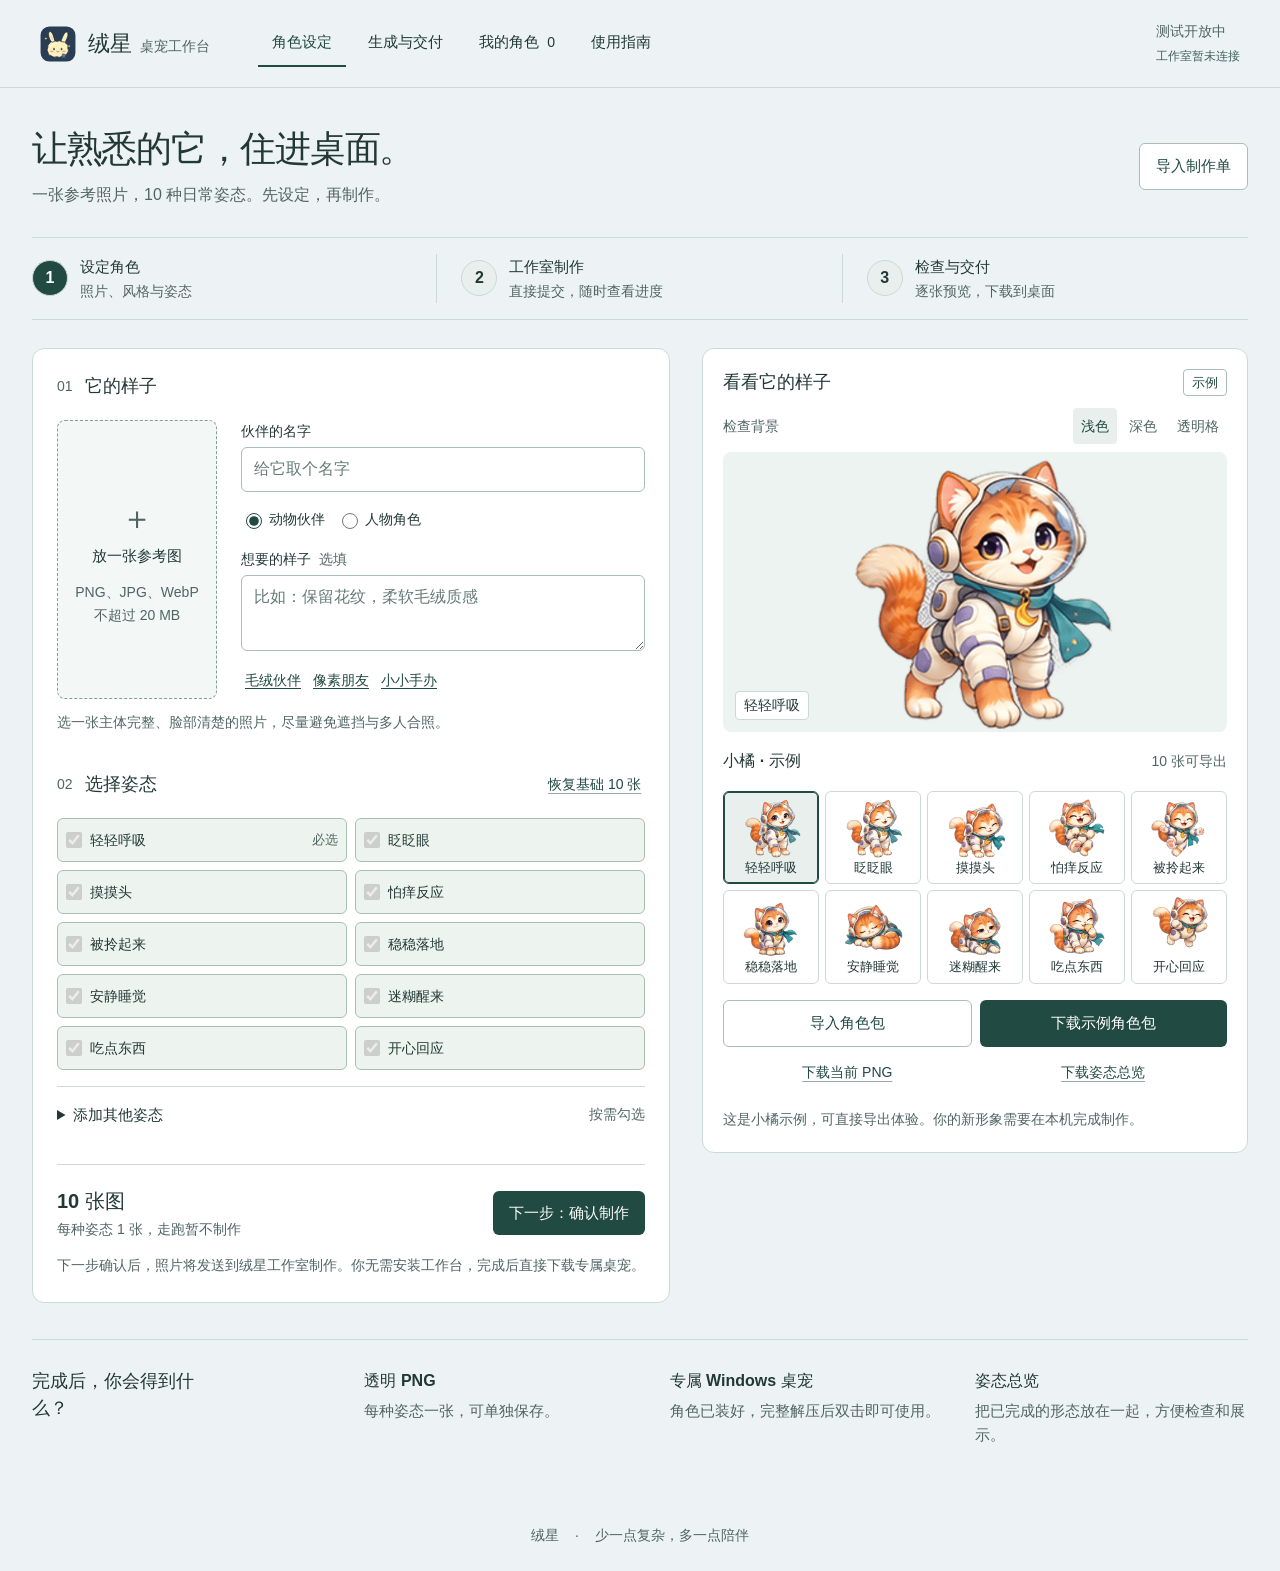
==== commit c2002268: "Improve visitor receipt recovery and lightweight photo upload" ====
--- a/index.html
+++ b/index.html
@@ -56,7 +56,7 @@
 <div class="page-heading"><div><h1 id="make-title">从照片，到你的伙伴。</h1><p>在这里接着制作，完成后取回全部姿态。</p></div><a class="secondary" href="#create">返回修改设定</a></div>
 <div id="make-empty" class="empty-state"><img src="./assets/demo-pat.png" alt="" width="160" height="160"><h2>先给伙伴一个模样</h2><p>放入照片并确认设定后，制作单和进度会出现在这里。</p><a href="#create" class="primary">去设定角色</a><button id="make-import-empty" class="secondary">导入已有制作单</button></div>
 <div id="make-content" hidden>
-<div class="make-layout"><aside class="order-summary"><img id="order-photo" alt="本次制作的参考图"><div><span class="badge">本次制作</span><h2 id="order-name"></h2><p id="order-kind"></p></div><p id="order-style"></p><dl><div><dt>姿态数量</dt><dd id="order-count"></dd></div><div><dt>成品格式</dt><dd>透明 PNG + 角色包</dd></div><div><dt>保存位置</dt><dd id="order-storage">此浏览器与本机</dd></div></dl><div id="order-poses" class="order-poses"></div><button id="download-plan" class="secondary">保存制作单备份</button><p class="help">制作单带有参考图。换电脑时导入即可继续，无需重新填写。</p></aside>
+<div class="make-layout"><aside class="order-summary"><img id="order-photo" alt="本次制作的参考图"><div><span class="badge">本次制作</span><h2 id="order-name"></h2><p id="order-kind"></p></div><p id="order-style"></p><dl><div><dt>姿态数量</dt><dd id="order-count"></dd></div><div><dt>成品格式</dt><dd>Windows 程序 + 透明 PNG</dd></div><div><dt>保存位置</dt><dd id="order-storage">此浏览器与本机</dd></div></dl><div id="order-poses" class="order-poses"></div><button id="download-plan" class="secondary">保存制作单备份</button><p class="help">制作单带有参考图。换电脑时导入即可继续，无需重新填写。</p></aside>
 <div class="production"><ol id="production-steps" class="production-steps"><li data-step="ready"><span>1</span><div><strong>资料准备好</strong><p>参考图、风格和所选姿态已保存在此浏览器。</p></div></li><li data-step="generate"><span>2</span><div><strong id="production-status">连接本机工作台</strong><p id="production-detail">打开电脑上的工作台，再把这份制作单送过去。</p><progress id="production-progress" aria-label="本次制作进度" hidden></progress></div></li><li data-step="result"><span>3</span><div><strong>取回成品</strong><p id="result-detail">制作完成后，角色包会回到此网页。可以逐张检查、下载或导入桌宠。</p></div></li></ol>
 <div id="local-setup" class="setup-panel"><h2>第一次使用？先打开本机工作台</h2><p>在 Windows 电脑上下载并完整解压，双击「打开角色工作台.cmd」。打开后回到本页连接。</p><a class="secondary client-download" href="https://github.com/yueYue999-arch/lumapet-web/releases/download/v1.6.0/LumaPet-1.6.0-win-x64.zip">下载 Windows 工作台 <small>约 196 MB</small></a><p class="help">生成需要这台电脑已登录 Codex CLI，或已配置图像 API。手机上可以准备制作单、预览和导出，生成时需使用电脑。</p></div>
 <div id="remote-production" class="setup-panel" hidden><h2>剩下的，交给绒星工作室。</h2><p>我们把照片做成姿态，再装进专属桌宠程序。你可以在这里等，也可以保存取件链接，稍后回来。</p><label id="remote-consent-row" class="consent-row"><input id="remote-consent" type="checkbox"><span>我确认有权使用这张照片，并同意将照片和设定发送给绒星工作室及图像生成服务，用于本次制作。</span></label><div class="production-actions"><button id="remote-send" class="primary">提交给工作室制作</button><button id="remote-refresh" class="secondary" hidden>刷新进度</button><button id="remote-retry" class="secondary" hidden>继续制作 / 重新打包</button></div><div id="remote-receipt" class="receipt" hidden><label for="receipt-link">你的专属取件链接</label><input id="receipt-link" type="url" readonly><div class="production-actions"><button id="receipt-copy" class="secondary">复制链接</button><button id="receipt-save" class="text-button">保存取件凭条</button></div><p class="help">无需账号。持有链接的人可以查看这份照片与成品，请勿公开分享。浏览器清理数据后，也能凭此链接取回。</p></div></div>
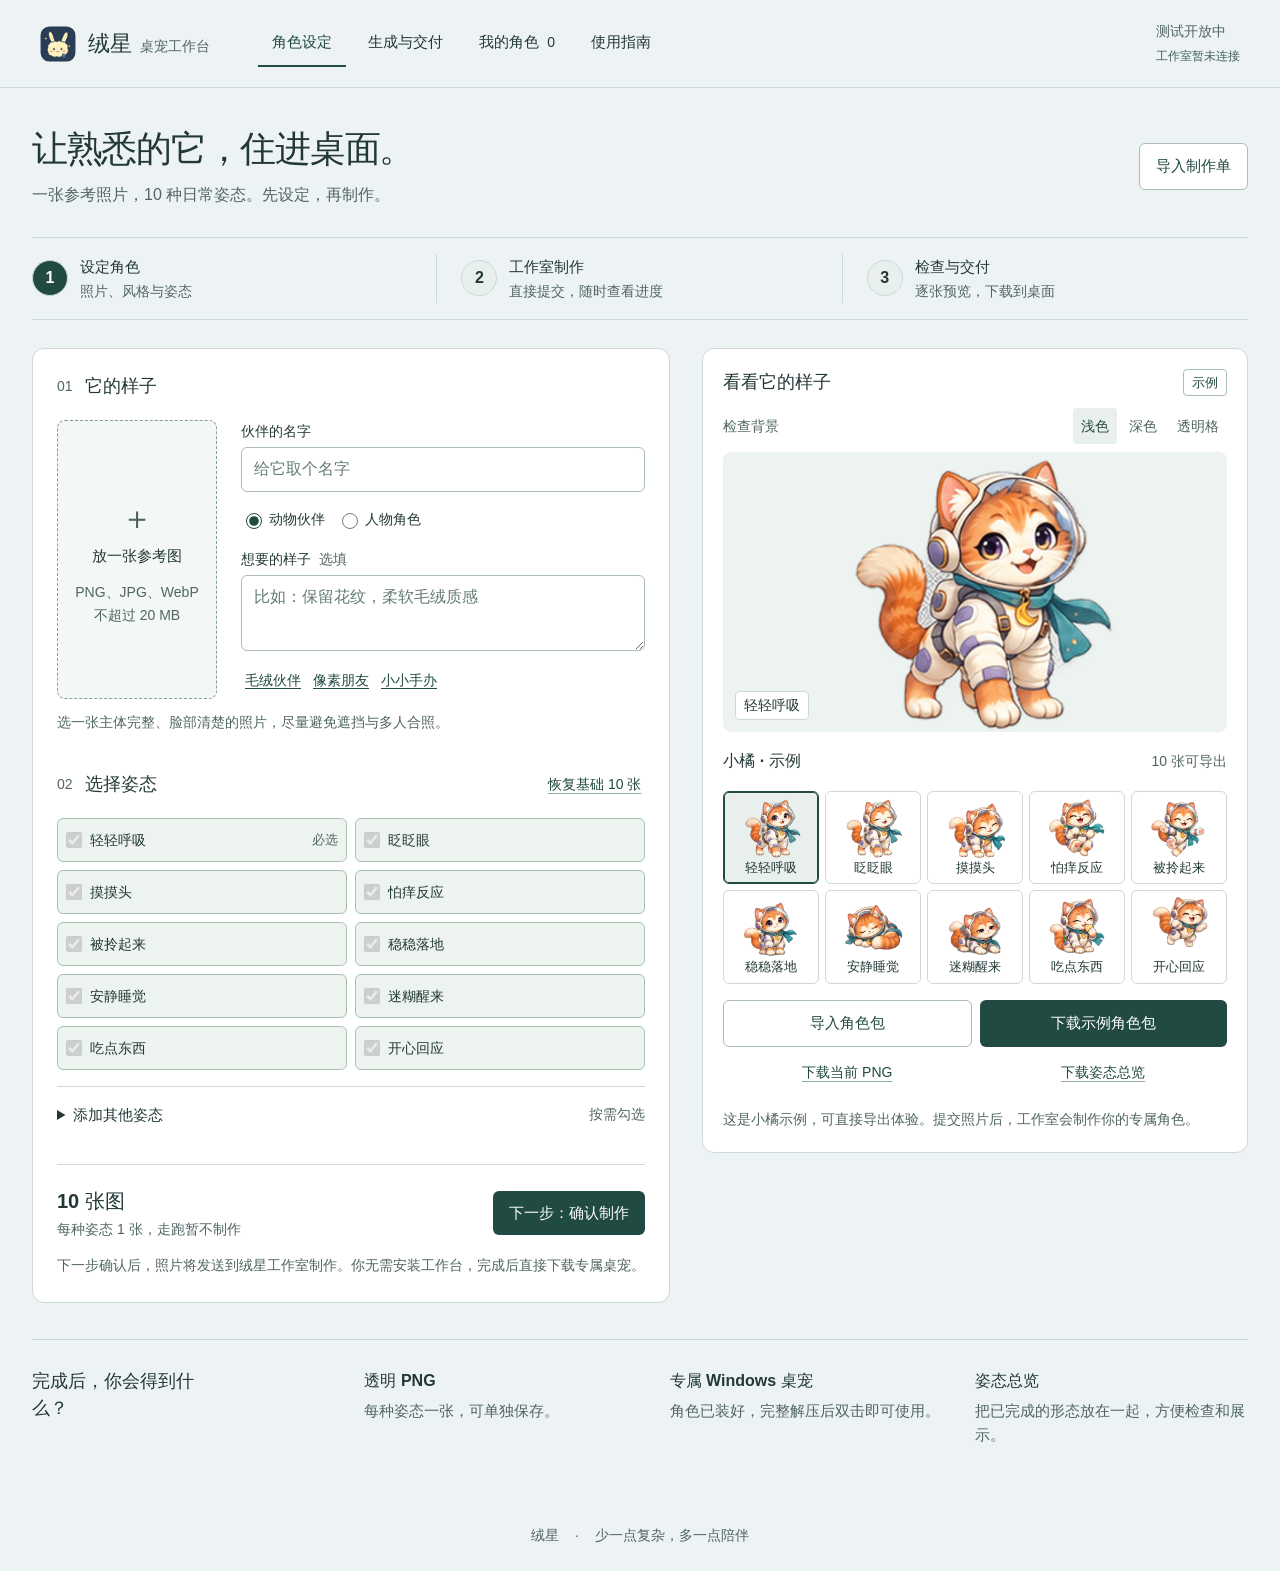
==== commit e394b3c1: "Explain studio production and portable Windows requirements" ====
--- a/index.html
+++ b/index.html
@@ -60,7 +60,7 @@
 <div class="production"><ol id="production-steps" class="production-steps"><li data-step="ready"><span>1</span><div><strong>资料准备好</strong><p>参考图、风格和所选姿态已保存在此浏览器。</p></div></li><li data-step="generate"><span>2</span><div><strong id="production-status">连接本机工作台</strong><p id="production-detail">打开电脑上的工作台，再把这份制作单送过去。</p><progress id="production-progress" aria-label="本次制作进度" hidden></progress></div></li><li data-step="result"><span>3</span><div><strong>取回成品</strong><p id="result-detail">制作完成后，角色包会回到此网页。可以逐张检查、下载或导入桌宠。</p></div></li></ol>
 <div id="local-setup" class="setup-panel"><h2>第一次使用？先打开本机工作台</h2><p>在 Windows 电脑上下载并完整解压，双击「打开角色工作台.cmd」。打开后回到本页连接。</p><a class="secondary client-download" href="https://github.com/yueYue999-arch/lumapet-web/releases/download/v1.6.0/LumaPet-1.6.0-win-x64.zip">下载 Windows 工作台 <small>约 196 MB</small></a><p class="help">生成需要这台电脑已登录 Codex CLI，或已配置图像 API。手机上可以准备制作单、预览和导出，生成时需使用电脑。</p></div>
 <div id="remote-production" class="setup-panel" hidden><h2>剩下的，交给绒星工作室。</h2><p>我们把照片做成姿态，再装进专属桌宠程序。你可以在这里等，也可以保存取件链接，稍后回来。</p><label id="remote-consent-row" class="consent-row"><input id="remote-consent" type="checkbox"><span>我确认有权使用这张照片，并同意将照片和设定发送给绒星工作室及图像生成服务，用于本次制作。</span></label><div class="production-actions"><button id="remote-send" class="primary">提交给工作室制作</button><button id="remote-refresh" class="secondary" hidden>刷新进度</button><button id="remote-retry" class="secondary" hidden>继续制作 / 重新打包</button></div><div id="remote-receipt" class="receipt" hidden><label for="receipt-link">你的专属取件链接</label><input id="receipt-link" type="url" readonly><div class="production-actions"><button id="receipt-copy" class="secondary">复制链接</button><button id="receipt-save" class="text-button">保存取件凭条</button></div><p class="help">无需账号。持有链接的人可以查看这份照片与成品，请勿公开分享。浏览器清理数据后，也能凭此链接取回。</p></div></div>
-<div class="production-actions"><a id="windows-download" class="primary" hidden>下载我的 Windows 桌宠</a><a id="poses-download" class="secondary" hidden>下载透明姿态图片</a></div><div id="windows-help" class="windows-help" hidden><h2>两步，住进你的桌面</h2><ol class="plain-steps"><li>下载 ZIP，右键选择「全部解压」。</li><li>进入文件夹，双击「启动桌宠.exe」。</li></ol><p>Windows 10 / 11，x64。无需安装，完成后可离线使用。右键桌宠或托盘图标选择「退出桌宠」。</p><p class="help">程序设置保存在旁边的 data 文件夹。测试版尚未进行发布者代码签名，系统可能提示未知发布者；不需要关闭系统防护或授予管理员权限。</p></div><button id="remote-delete" class="text-button" hidden>删除工作室中的本次照片与成品</button>
+<div class="production-actions"><a id="windows-download" class="primary" hidden>下载我的 Windows 桌宠</a><a id="poses-download" class="secondary" hidden>下载透明姿态图片</a></div><div id="windows-help" class="windows-help" hidden><h2>两步，住进你的桌面</h2><ol class="plain-steps"><li>下载 ZIP，右键选择「全部解压」。</li><li>进入文件夹，双击「启动桌宠.exe」。</li></ol><p>Windows 10（1903 及以上）/ 11，x64。无需安装，完成后可离线使用。右键桌宠或托盘图标选择「退出桌宠」。</p><p class="help">程序设置保存在旁边的 data 文件夹。测试版尚未进行发布者代码签名，系统可能提示未知发布者；不需要关闭系统防护或授予管理员权限。</p></div><button id="remote-delete" class="text-button" hidden>删除工作室中的本次照片与成品</button>
 <div class="production-actions"><button id="connect-local" class="primary">连接本机并发送制作单</button><button id="local-start" class="primary" hidden>开始生成姿态</button><button id="flow-settings" class="secondary" hidden>设置生成服务</button><button id="result-open" class="primary" hidden>检查生成的角色</button><button id="result-import" class="secondary">导入已完成的角色包</button></div>
 <p id="connection-message" class="help" role="status"></p><p id="flow-error" class="error" role="alert" hidden></p>
 <details id="connection-help"><summary>连接不上，或想换一台电脑制作？</summary><ol class="plain-steps"><li>确认已完整解压新版工作台，并打开「打开角色工作台.cmd」。</li><li>允许本网站打开新标签页；保持这个网页和本机网页都开着。</li><li>也可以「保存制作单备份」，在本机点「导入制作单」。完成后导出 ZIP，回到这里导入。</li></ol><label for="local-address">本机工作台地址</label><input id="local-address" type="url" value="http://127.0.0.1:17654/" aria-describedby="local-address-help"><p id="local-address-help" class="help">通常无需修改；使用自定义端口时，填入本机工作台显示的地址。</p></details>
@@ -75,7 +75,7 @@
 </section>
 <section id="guide-page" aria-labelledby="guide-title" hidden><div class="page-heading"><div><h1 id="guide-title">带它回家的几件小事。</h1><p>从选照片到桌面陪伴，一次走清楚。</p></div><a href="#create" class="primary">开始设定角色</a></div>
 <div class="guide-layout"><article><h2>选图与风格</h2><p>使用单个主体、轮廓完整的照片。花纹、发型、衣服或配饰越清楚，越容易保留辨识特征。风格说明写你最想留下的特点即可。</p><h2>生成在哪里完成？</h2><p>确认提交后，照片与设定会发送到绒星工作室的制作电脑，由已配置的图像服务完成生成。你不需要安装工作台、登录生成服务或填写密钥。参考图会先去除照片元数据；请只上传有权使用的照片。</p><h2>如何看进度？</h2><p>提交后，「生成与交付」显示排队、生成和打包的实际进度。保存专属取件链接，可以关闭网页再回来。工作室电脑离线时会暂停服务；连接恢复后刷新即可继续查看。</p><h2>到桌面后如何使用？</h2><p>制作完成后，点击「下载我的 Windows 桌宠」。右键 ZIP 选择「全部解压」，进入文件夹双击「启动桌宠.exe」。程序内已带上你的角色，可离线使用；右键桌宠或托盘图标退出。</p></article><aside class="guide-aside"><img src="./assets/demo-sleep.png" alt="小橘的安静睡觉姿态" width="240" height="240"><h2>交付前，逐张看一眼</h2><ul><li>脸、花纹和配饰是否一致</li><li>深浅背景下是否有白边、缺角</li><li>每张姿态是否与名称相符</li><li>是否包含全部已选姿态</li></ul><p class="help">当前每种姿态是一张静态图，暂不制作走跑动画。</p></aside></div>
-<div class="faq"><h2>使用中常见的问题</h2><details><summary>为什么放了照片，右侧还是小橘？</summary><p>小橘用于演示输出效果。上传的照片是制作参考，真实的新形象会在工作室生成完成后显示，不会用示例替代成品。</p></details><details><summary>我的资料会丢吗？</summary><p>确认制作后的资料与导入角色保存在当前浏览器。刷新可以继续；换设备不会自动同步。清除浏览器数据前，请保存制作单和角色 ZIP。</p></details><details><summary>连接断了，是否要重新生成？</summary><p>保持桌宠程序运行即可继续生成。重新连接时会读取同一任务的进度；已完成的角色仍在本机「我的角色」里，也可手动导出再导入网站。</p></details><details><summary>第一次生成需要什么？会产生费用吗？</summary><p>需要 Windows 工作台，以及本机可用的 Codex CLI 登录或图像 API。网站不收费；图像服务可能消耗你的订阅额度或 API 余额，以所选服务为准。</p></details><details><summary>还能增加其他姿态吗？</summary><p>可以。先打开已有角色，勾选额外姿态；在本机点击补充姿态，只生成尚未制作的部分。</p></details></div>
+<div class="faq"><h2>使用中常见的问题</h2><details><summary>为什么放了照片，右侧还是小橘？</summary><p>小橘用于演示输出效果。上传的照片是制作参考，真实的新形象会在工作室生成完成后显示，不会用示例替代成品。</p></details><details><summary>我的资料会丢吗？</summary><p>提交前的草稿保存在当前浏览器；提交后请保存专属取件链接，换浏览器也能查看任务与下载。持有链接的人可以查看这份照片，请勿公开分享。已导入的预览角色保存在当前浏览器。</p></details><details><summary>连接断了，是否要重新生成？</summary><p>关闭或刷新你的网页不会取消工作室任务，凭取件链接回来即可。工作室电脑离线时制作暂停，恢复后继续同步；已完成并上传的程序包仍可下载。不要因网页断线重复创建任务。</p></details><details><summary>第一次生成需要什么？会产生费用吗？</summary><p>本轮为测试：你只需照片和名字，无需工作台、模型账号或 API 密钥。图像制作由绒星工作室完成，网站没有支付或自动扣费功能；测试接单数量有限。</p></details><details><summary>还能增加其他姿态吗？</summary><p>可以在提交前展开「添加其他姿态」勾选，测试最多 20 张。已提交的制作单不能中途修改；如需另一套设定，可在本次完成后创建新制作单。</p></details></div>
 </section>
 </main>
 <footer>绒星 <span>·</span> 少一点复杂，多一点陪伴</footer>
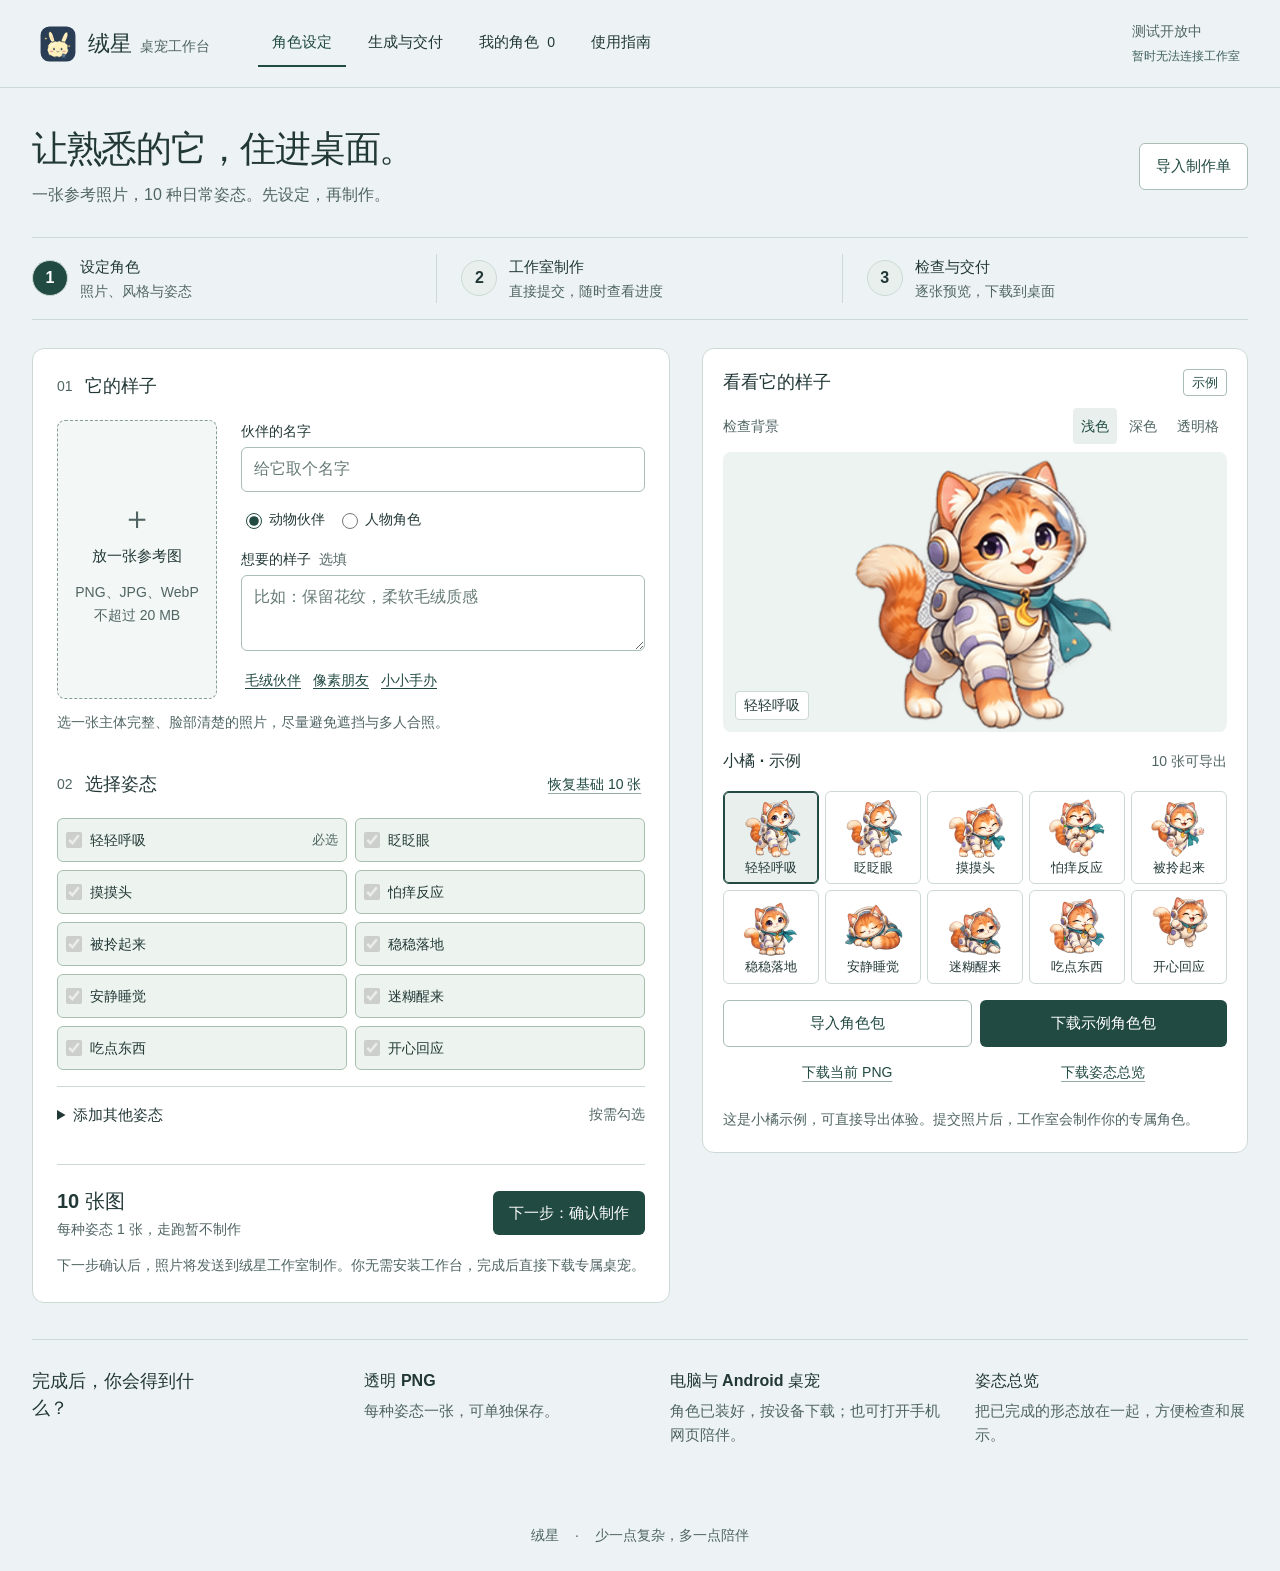
==== commit e8058108: "Offer Windows Android and offline phone deliveries" ====
--- a/index.html
+++ b/index.html
@@ -50,7 +50,7 @@
 <p id="preview-help" class="help">右侧小橘展示成品效果；你的新形象会在工作室制作完成后出现。</p>
 </aside>
 </div>
-<div class="delivery-note"><h2>完成后，你会得到什么？</h2><div><strong>透明 PNG</strong><p>每种姿态一张，可单独保存。</p></div><div><strong>专属 Windows 桌宠</strong><p>角色已装好，完整解压后双击即可使用。</p></div><div><strong>姿态总览</strong><p>把已完成的形态放在一起，方便检查和展示。</p></div></div>
+<div class="delivery-note"><h2>完成后，你会得到什么？</h2><div><strong>透明 PNG</strong><p>每种姿态一张，可单独保存。</p></div><div><strong>电脑与 Android 桌宠</strong><p>角色已装好，按设备下载；也可打开手机网页陪伴。</p></div><div><strong>姿态总览</strong><p>把已完成的形态放在一起，方便检查和展示。</p></div></div>
 </section>
 <section id="make-page" aria-labelledby="make-title" hidden>
 <div class="page-heading"><div><h1 id="make-title">从照片，到你的伙伴。</h1><p>在这里接着制作，完成后取回全部姿态。</p></div><a class="secondary" href="#create">返回修改设定</a></div>
@@ -60,7 +60,7 @@
 <div class="production"><ol id="production-steps" class="production-steps"><li data-step="ready"><span>1</span><div><strong>资料准备好</strong><p>参考图、风格和所选姿态已保存在此浏览器。</p></div></li><li data-step="generate"><span>2</span><div><strong id="production-status">连接本机工作台</strong><p id="production-detail">打开电脑上的工作台，再把这份制作单送过去。</p><progress id="production-progress" aria-label="本次制作进度" hidden></progress></div></li><li data-step="result"><span>3</span><div><strong>取回成品</strong><p id="result-detail">制作完成后，角色包会回到此网页。可以逐张检查、下载或导入桌宠。</p></div></li></ol>
 <div id="local-setup" class="setup-panel"><h2>第一次使用？先打开本机工作台</h2><p>在 Windows 电脑上下载并完整解压，双击「打开角色工作台.cmd」。打开后回到本页连接。</p><a class="secondary client-download" href="https://github.com/yueYue999-arch/lumapet-web/releases/download/v1.6.0/LumaPet-1.6.0-win-x64.zip">下载 Windows 工作台 <small>约 196 MB</small></a><p class="help">生成需要这台电脑已登录 Codex CLI，或已配置图像 API。手机上可以准备制作单、预览和导出，生成时需使用电脑。</p></div>
 <div id="remote-production" class="setup-panel" hidden><h2>剩下的，交给绒星工作室。</h2><p>我们把照片做成姿态，再装进专属桌宠程序。你可以在这里等，也可以保存取件链接，稍后回来。</p><label id="remote-consent-row" class="consent-row"><input id="remote-consent" type="checkbox"><span>我确认有权使用这张照片，并同意将照片和设定发送给绒星工作室及图像生成服务，用于本次制作。</span></label><div class="production-actions"><button id="remote-send" class="primary">提交给工作室制作</button><button id="remote-refresh" class="secondary" hidden>刷新进度</button><button id="remote-retry" class="secondary" hidden>继续制作 / 重新打包</button></div><div id="remote-receipt" class="receipt" hidden><label for="receipt-link">你的专属取件链接</label><input id="receipt-link" type="url" readonly><div class="production-actions"><button id="receipt-copy" class="secondary">复制链接</button><button id="receipt-save" class="text-button">保存取件凭条</button></div><p class="help">无需账号。持有链接的人可以查看这份照片与成品，请勿公开分享。浏览器清理数据后，也能凭此链接取回。</p></div></div>
-<div class="production-actions"><a id="windows-download" class="primary" hidden>下载我的 Windows 桌宠</a><a id="poses-download" class="secondary" hidden>下载透明姿态图片</a></div><div id="windows-help" class="windows-help" hidden><h2>两步，住进你的桌面</h2><ol class="plain-steps"><li>下载 ZIP，右键选择「全部解压」。</li><li>进入文件夹，双击「启动桌宠.exe」。</li></ol><p>Windows 10（1903 及以上）/ 11，x64。无需安装，完成后可离线使用。右键桌宠或托盘图标选择「退出桌宠」。</p><p class="help">程序设置保存在旁边的 data 文件夹。测试版尚未进行发布者代码签名，系统可能提示未知发布者；不需要关闭系统防护或授予管理员权限。</p></div><button id="remote-delete" class="text-button" hidden>删除工作室中的本次照片与成品</button>
+<div class="production-actions"><a id="windows-download" class="primary" hidden>下载我的 Windows 桌宠</a><a id="android-download" class="primary" hidden>下载 Android 桌宠</a><a id="phone-open" class="secondary" hidden>打开手机网页陪伴</a><a id="poses-download" class="secondary" hidden>下载透明姿态图片</a></div><div id="windows-help" class="windows-help" hidden><h2>两步，住进你的桌面</h2><ol class="plain-steps"><li>下载 ZIP，右键选择「全部解压」。</li><li>进入文件夹，双击「启动桌宠.exe」。</li></ol><p>Windows 10（1903 及以上）/ 11，x64。无需安装，完成后可离线使用。右键桌宠或托盘图标选择「退出桌宠」。</p><p class="help">程序设置保存在旁边的 data 文件夹。测试版尚未进行发布者代码签名，系统可能提示未知发布者；不需要关闭系统防护或授予管理员权限。</p></div><div id="android-help" class="windows-help" hidden><h2>Android：安装后直接陪伴</h2><ol class="plain-steps"><li>下载 APK，在系统安装页面确认安装。</li><li>打开「绒星桌宠」，点「放到手机桌面」，允许悬浮显示后再次点按钮。</li></ol><p>角色已装好，可离线使用。轻点摸头、拖动换位置，点 × 或通知栏「收起桌宠」即可退出悬浮。</p><p class="help">适用 Android 8 及以上、支持 APK 和悬浮权限的设备。安装需由你确认；不需要关闭系统防护、开放无障碍权限或授予照片、联系人、位置权限。iPhone 可使用网页陪伴，不能安装 APK 或悬浮到其他 App。</p></div><button id="remote-delete" class="text-button" hidden>删除工作室中的本次照片与成品</button>
 <div class="production-actions"><button id="connect-local" class="primary">连接本机并发送制作单</button><button id="local-start" class="primary" hidden>开始生成姿态</button><button id="flow-settings" class="secondary" hidden>设置生成服务</button><button id="result-open" class="primary" hidden>检查生成的角色</button><button id="result-import" class="secondary">导入已完成的角色包</button></div>
 <p id="connection-message" class="help" role="status"></p><p id="flow-error" class="error" role="alert" hidden></p>
 <details id="connection-help"><summary>连接不上，或想换一台电脑制作？</summary><ol class="plain-steps"><li>确认已完整解压新版工作台，并打开「打开角色工作台.cmd」。</li><li>允许本网站打开新标签页；保持这个网页和本机网页都开着。</li><li>也可以「保存制作单备份」，在本机点「导入制作单」。完成后导出 ZIP，回到这里导入。</li></ol><label for="local-address">本机工作台地址</label><input id="local-address" type="url" value="http://127.0.0.1:17654/" aria-describedby="local-address-help"><p id="local-address-help" class="help">通常无需修改；使用自定义端口时，填入本机工作台显示的地址。</p></details>
@@ -74,7 +74,7 @@
 <div id="library-empty" class="empty-state"><img src="./assets/demo-idle.png" alt="" width="160" height="160"><h2>给你的伙伴留个位置</h2><p>检查已完成的角色，或导入已有角色包，就能在这里预览和导出。</p><a class="secondary" href="#create">回到制作台</a></div>
 </section>
 <section id="guide-page" aria-labelledby="guide-title" hidden><div class="page-heading"><div><h1 id="guide-title">带它回家的几件小事。</h1><p>从选照片到桌面陪伴，一次走清楚。</p></div><a href="#create" class="primary">开始设定角色</a></div>
-<div class="guide-layout"><article><h2>选图与风格</h2><p>使用单个主体、轮廓完整的照片。花纹、发型、衣服或配饰越清楚，越容易保留辨识特征。风格说明写你最想留下的特点即可。</p><h2>生成在哪里完成？</h2><p>确认提交后，照片与设定会发送到绒星工作室的制作电脑，由已配置的图像服务完成生成。你不需要安装工作台、登录生成服务或填写密钥。参考图会先去除照片元数据；请只上传有权使用的照片。</p><h2>如何看进度？</h2><p>提交后，「生成与交付」显示排队、生成和打包的实际进度。保存专属取件链接，可以关闭网页再回来。工作室电脑离线时会暂停服务；连接恢复后刷新即可继续查看。</p><h2>到桌面后如何使用？</h2><p>制作完成后，点击「下载我的 Windows 桌宠」。右键 ZIP 选择「全部解压」，进入文件夹双击「启动桌宠.exe」。程序内已带上你的角色，可离线使用；右键桌宠或托盘图标退出。</p></article><aside class="guide-aside"><img src="./assets/demo-sleep.png" alt="小橘的安静睡觉姿态" width="240" height="240"><h2>交付前，逐张看一眼</h2><ul><li>脸、花纹和配饰是否一致</li><li>深浅背景下是否有白边、缺角</li><li>每张姿态是否与名称相符</li><li>是否包含全部已选姿态</li></ul><p class="help">当前每种姿态是一张静态图，暂不制作走跑动画。</p></aside></div>
+<div class="guide-layout"><article><h2>选图与风格</h2><p>使用单个主体、轮廓完整的照片。花纹、发型、衣服或配饰越清楚，越容易保留辨识特征。风格说明写你最想留下的特点即可。</p><h2>生成在哪里完成？</h2><p>确认提交后，照片与设定会发送到绒星工作室的制作电脑，由已配置的图像服务完成生成。你不需要安装工作台、登录生成服务或填写密钥。参考图会先去除照片元数据；请只上传有权使用的照片。</p><h2>如何看进度？</h2><p>提交后，「生成与交付」显示排队、生成和打包的实际进度。保存专属取件链接，可以关闭网页再回来。工作室电脑离线时会暂停服务；连接恢复后刷新即可继续查看。</p><h2>到桌面后如何使用？</h2><p>Windows 下载 ZIP，完整解压后双击「启动桌宠.exe」。Android 下载 APK 并确认安装，在应用内允许悬浮显示后即可使用。程序都已带上你的角色，可离线陪伴。iPhone 可打开手机网页陪伴并添加到主屏幕；网页不能悬浮到其他 App 上。</p></article><aside class="guide-aside"><img src="./assets/demo-sleep.png" alt="小橘的安静睡觉姿态" width="240" height="240"><h2>交付前，逐张看一眼</h2><ul><li>脸、花纹和配饰是否一致</li><li>深浅背景下是否有白边、缺角</li><li>每张姿态是否与名称相符</li><li>是否包含全部已选姿态</li></ul><p class="help">当前每种姿态是一张静态图，暂不制作走跑动画。</p></aside></div>
 <div class="faq"><h2>使用中常见的问题</h2><details><summary>为什么放了照片，右侧还是小橘？</summary><p>小橘用于演示输出效果。上传的照片是制作参考，真实的新形象会在工作室生成完成后显示，不会用示例替代成品。</p></details><details><summary>我的资料会丢吗？</summary><p>提交前的草稿保存在当前浏览器；提交后请保存专属取件链接，换浏览器也能查看任务与下载。持有链接的人可以查看这份照片，请勿公开分享。已导入的预览角色保存在当前浏览器。</p></details><details><summary>连接断了，是否要重新生成？</summary><p>关闭或刷新你的网页不会取消工作室任务，凭取件链接回来即可。工作室电脑离线时制作暂停，恢复后继续同步；已完成并上传的程序包仍可下载。不要因网页断线重复创建任务。</p></details><details><summary>第一次生成需要什么？会产生费用吗？</summary><p>本轮为测试：你只需照片和名字，无需工作台、模型账号或 API 密钥。图像制作由绒星工作室完成，网站没有支付或自动扣费功能；测试接单数量有限。</p></details><details><summary>还能增加其他姿态吗？</summary><p>可以在提交前展开「添加其他姿态」勾选，测试最多 20 张。已提交的制作单不能中途修改；如需另一套设定，可在本次完成后创建新制作单。</p></details></div>
 </section>
 </main>
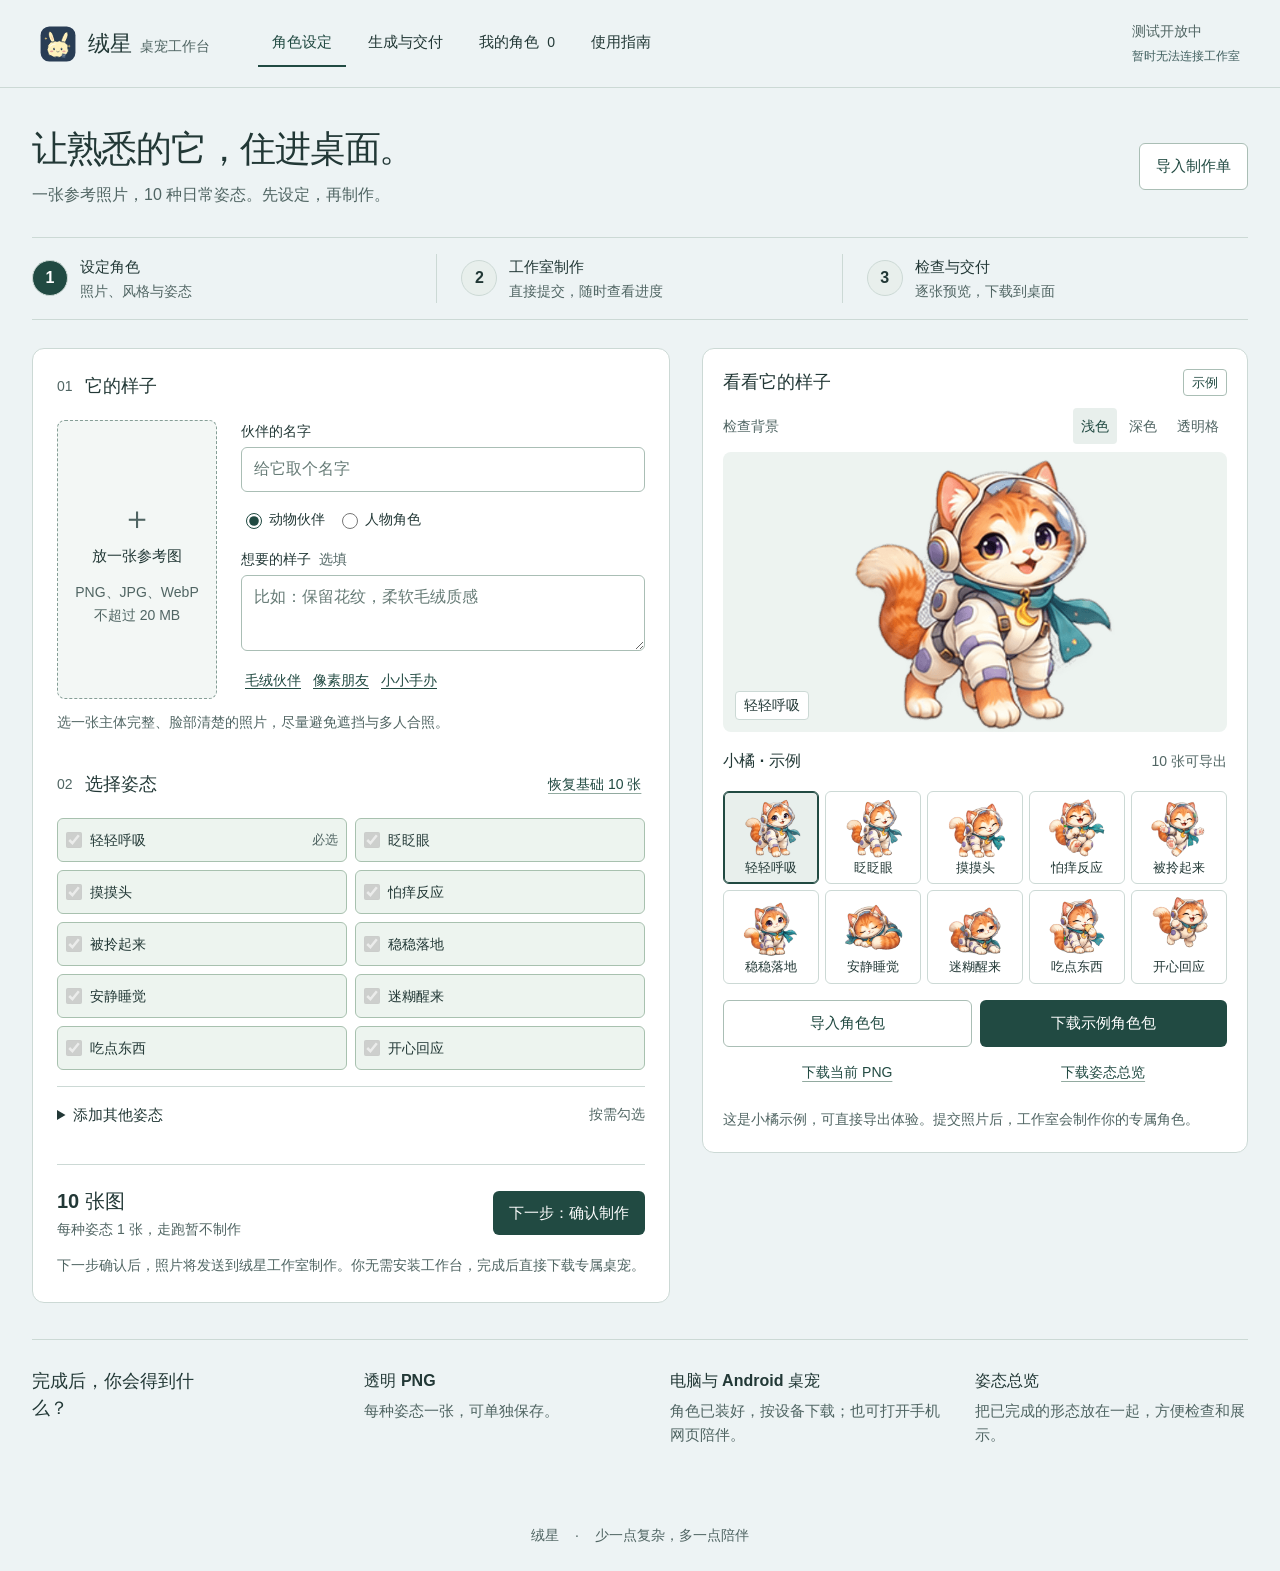
==== commit 866ae488: "Refresh modules and offline files when version changes" ====
--- a/index.html
+++ b/index.html
@@ -7,8 +7,8 @@
 <meta name="referrer" content="no-referrer">
 <title>绒星 · 轻量桌宠工作台</title>
 <meta name="luma-runtime" content="web">
-<link rel="icon" href="./assets/icon.svg" type="image/svg+xml"><link rel="stylesheet" href="./style.css">
-<script type="module" src="./app.js"></script>
+<link rel="icon" href="./assets/icon.svg" type="image/svg+xml"><link rel="stylesheet" href="./style.css?v=1.8.0">
+<script type="module" src="./app.js?v=1.8.0"></script>
 </head>
 <body>
 <a class="skip-link" href="#main">跳到工作台</a>
